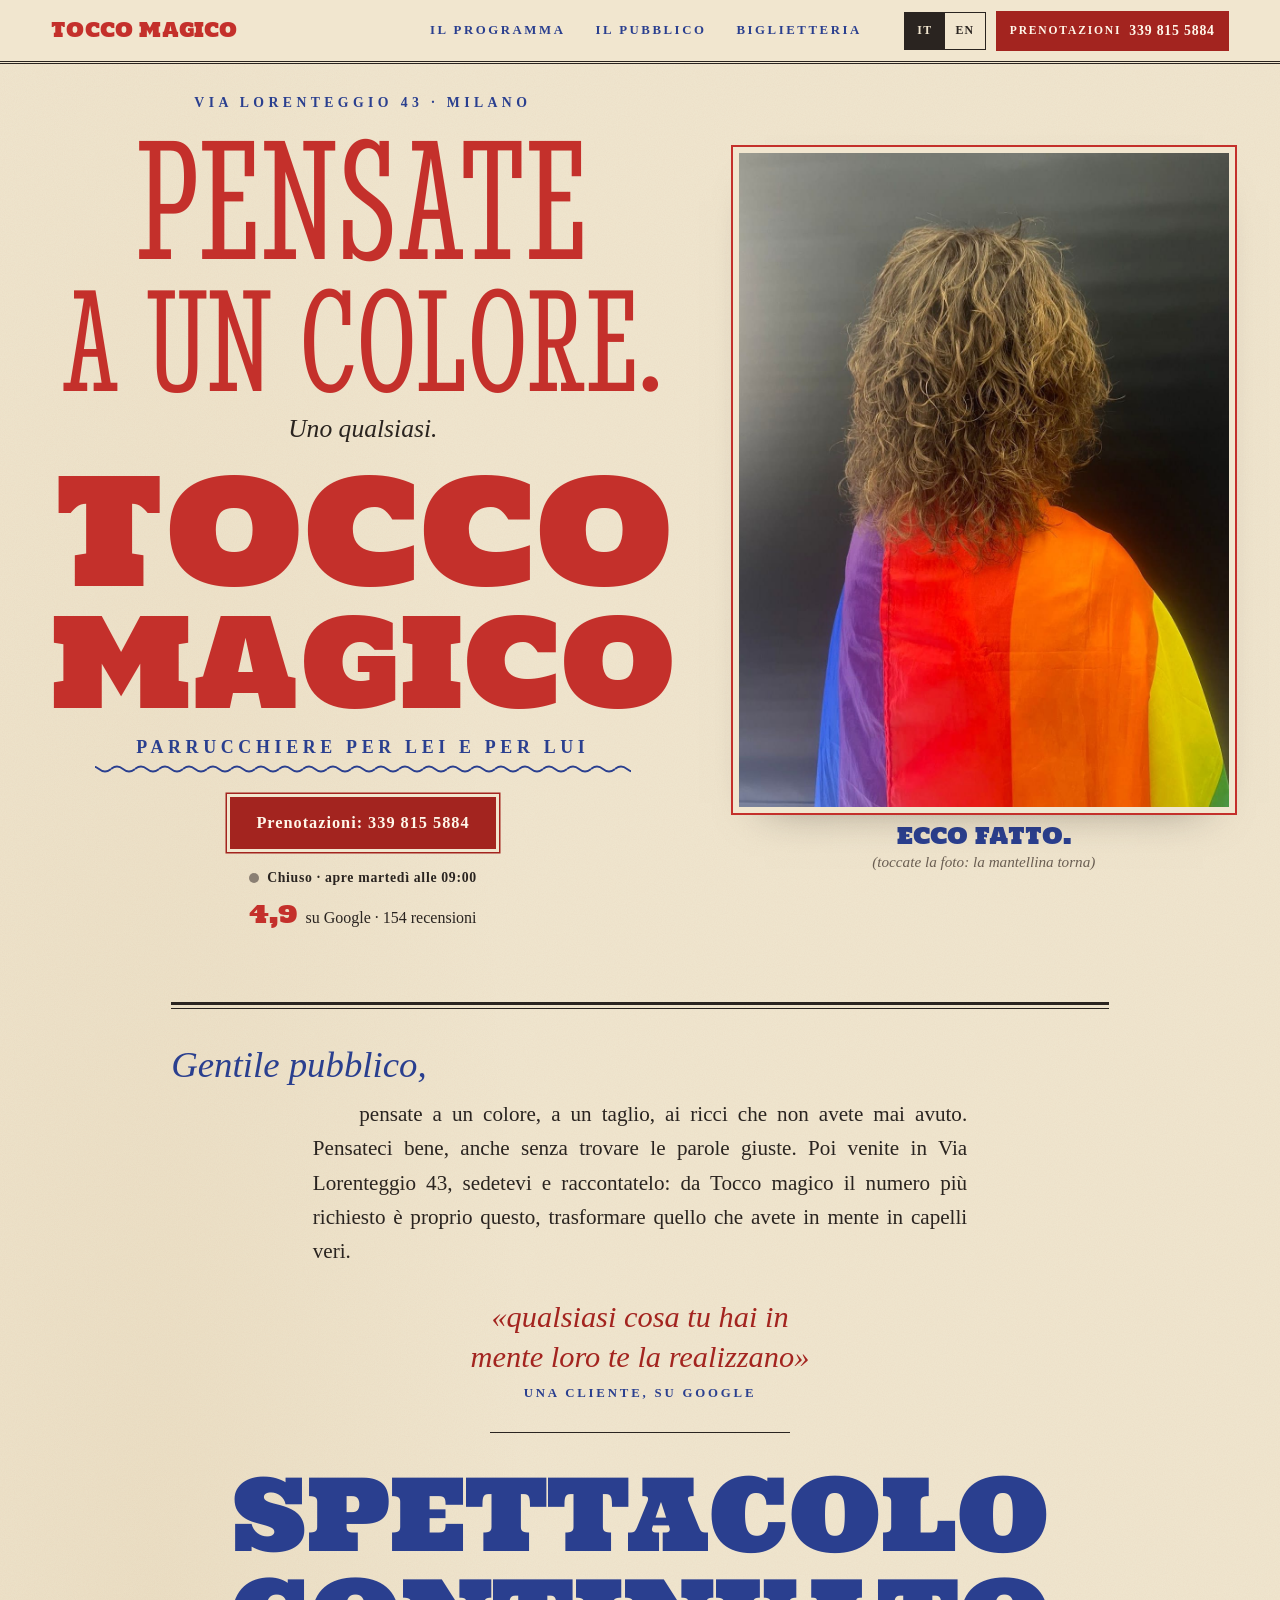
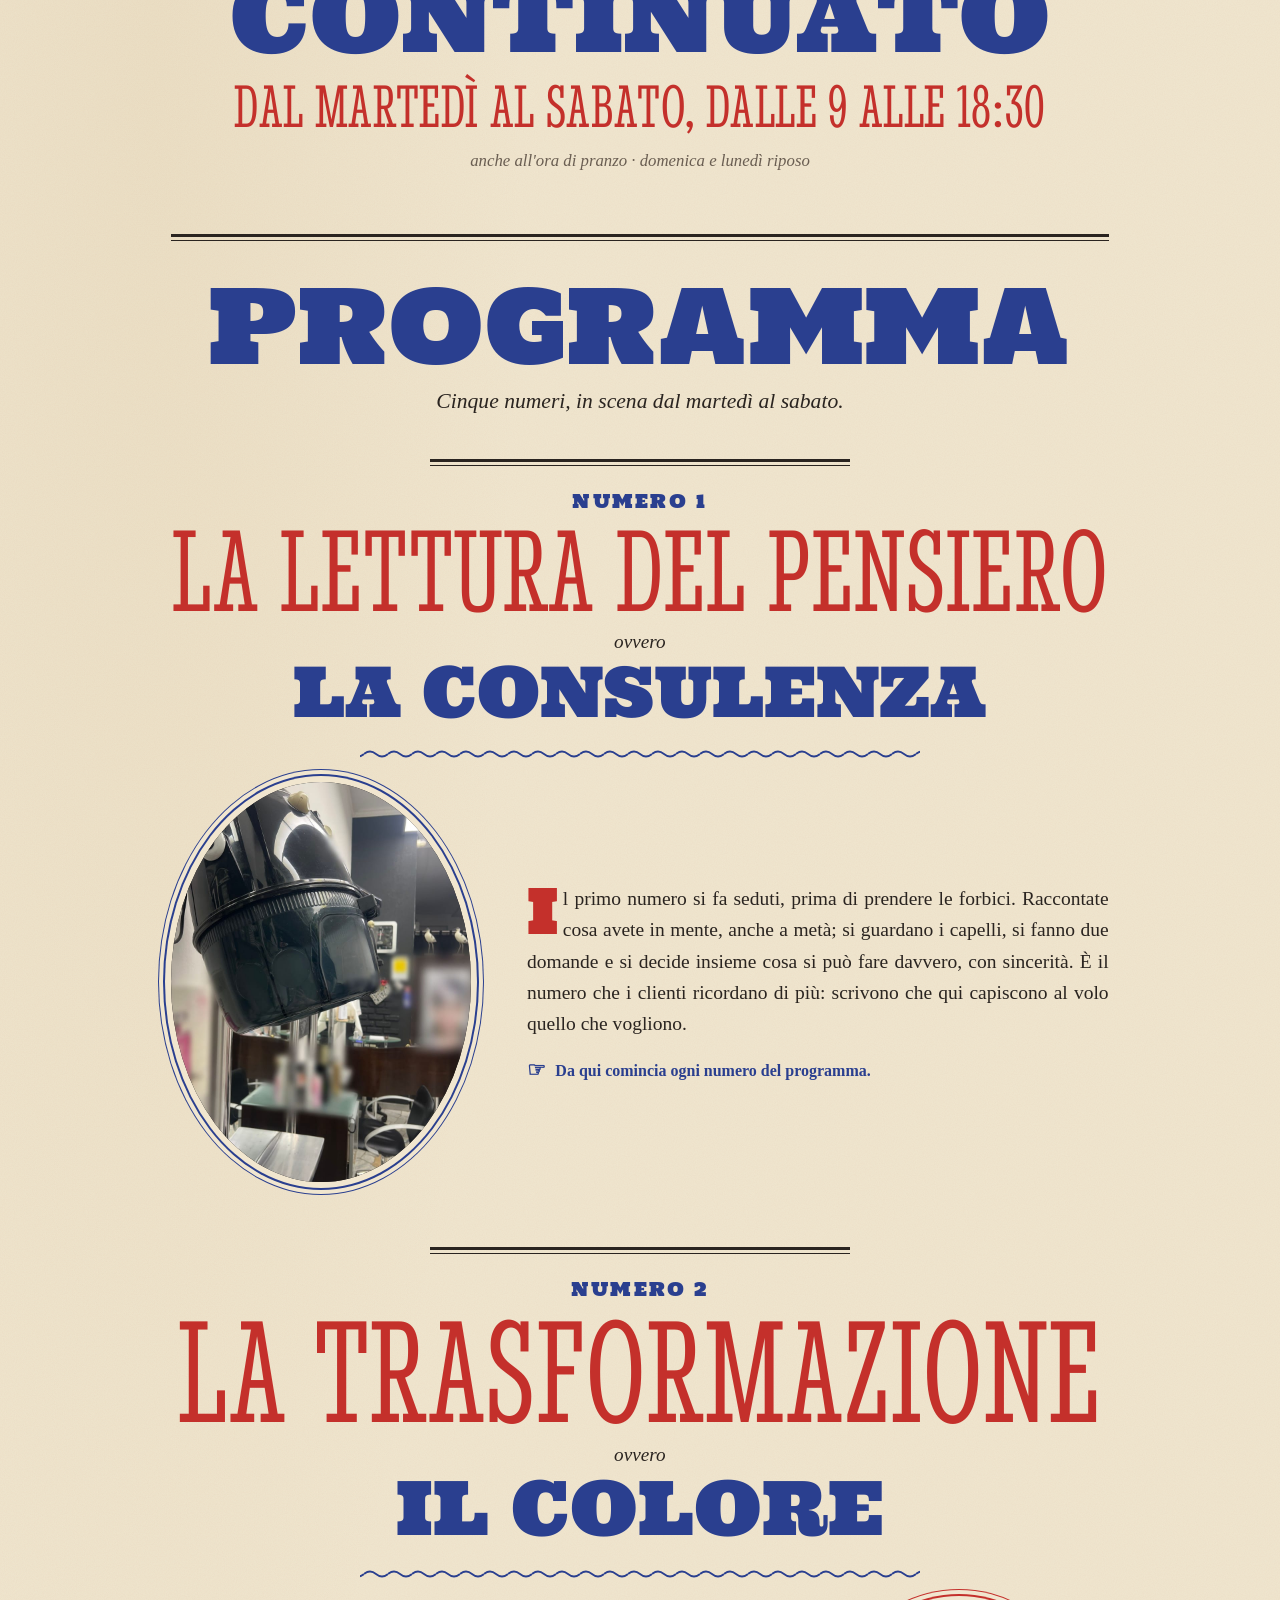
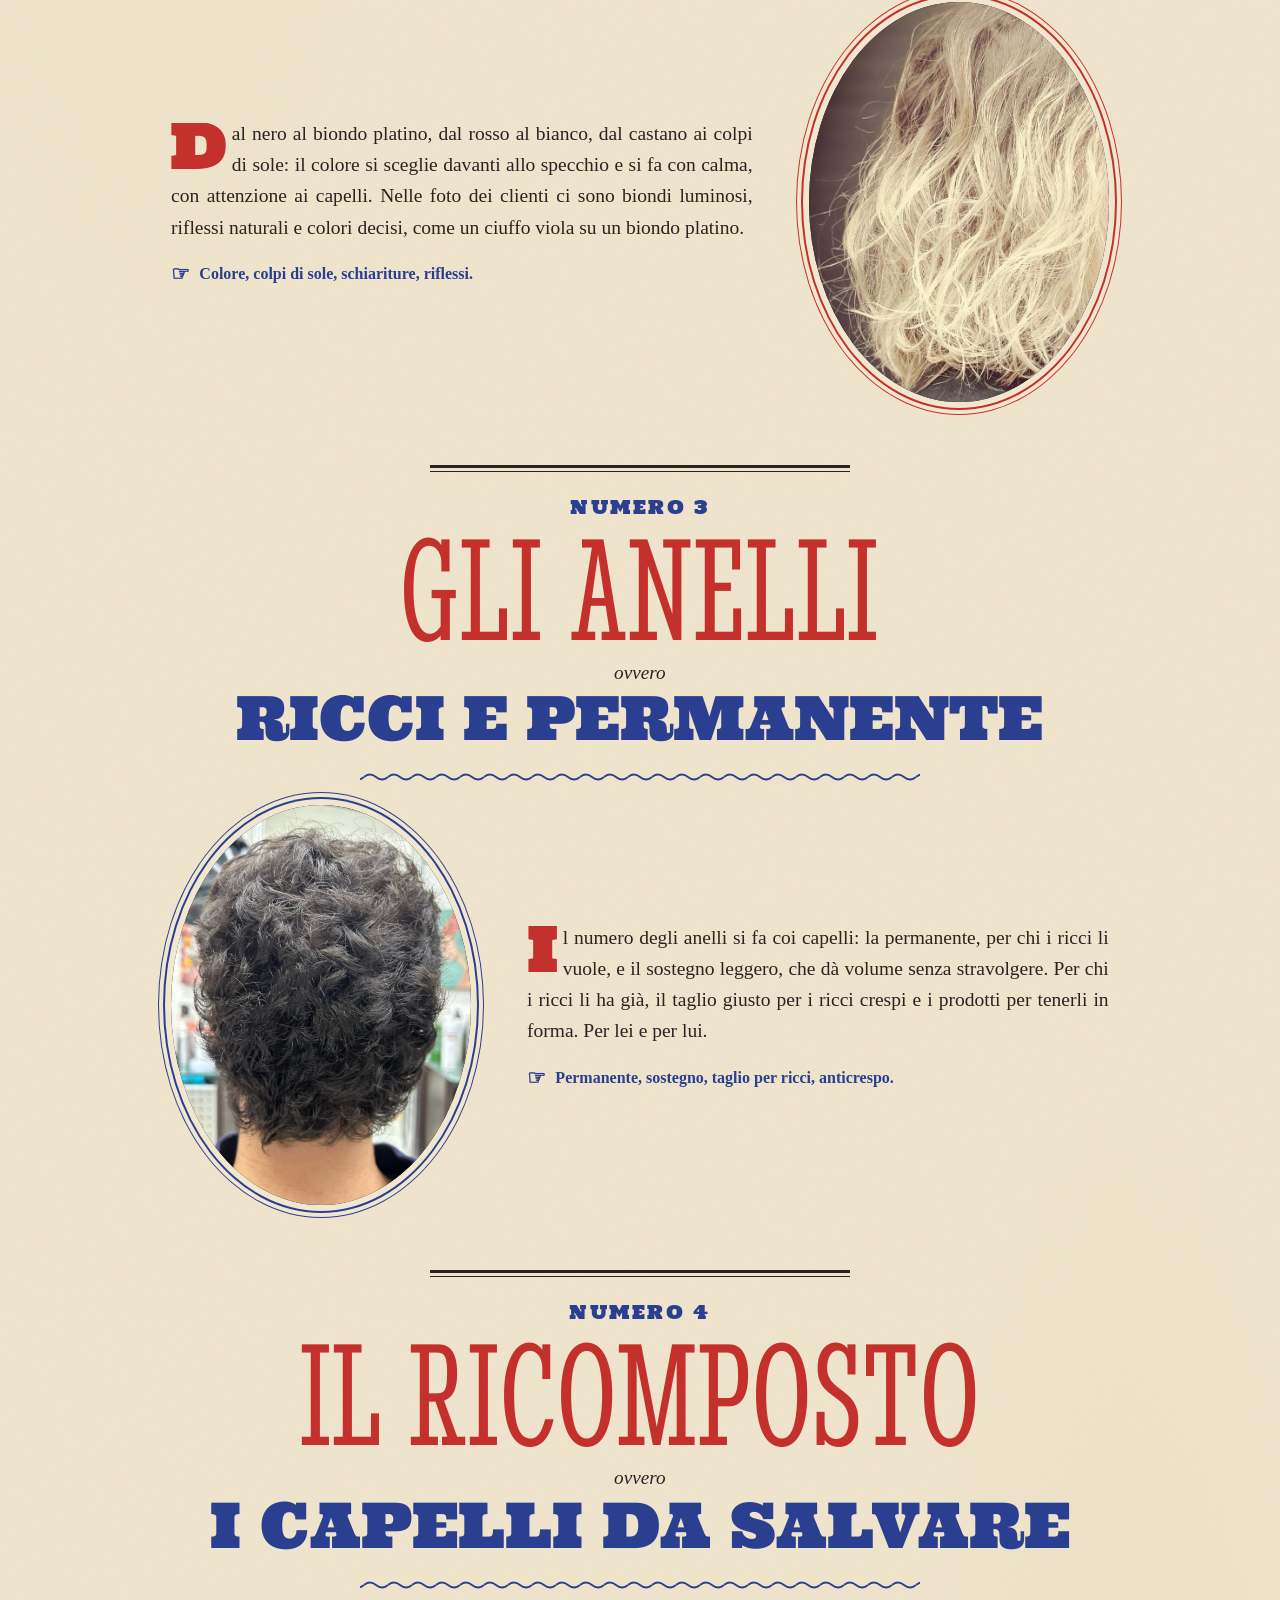
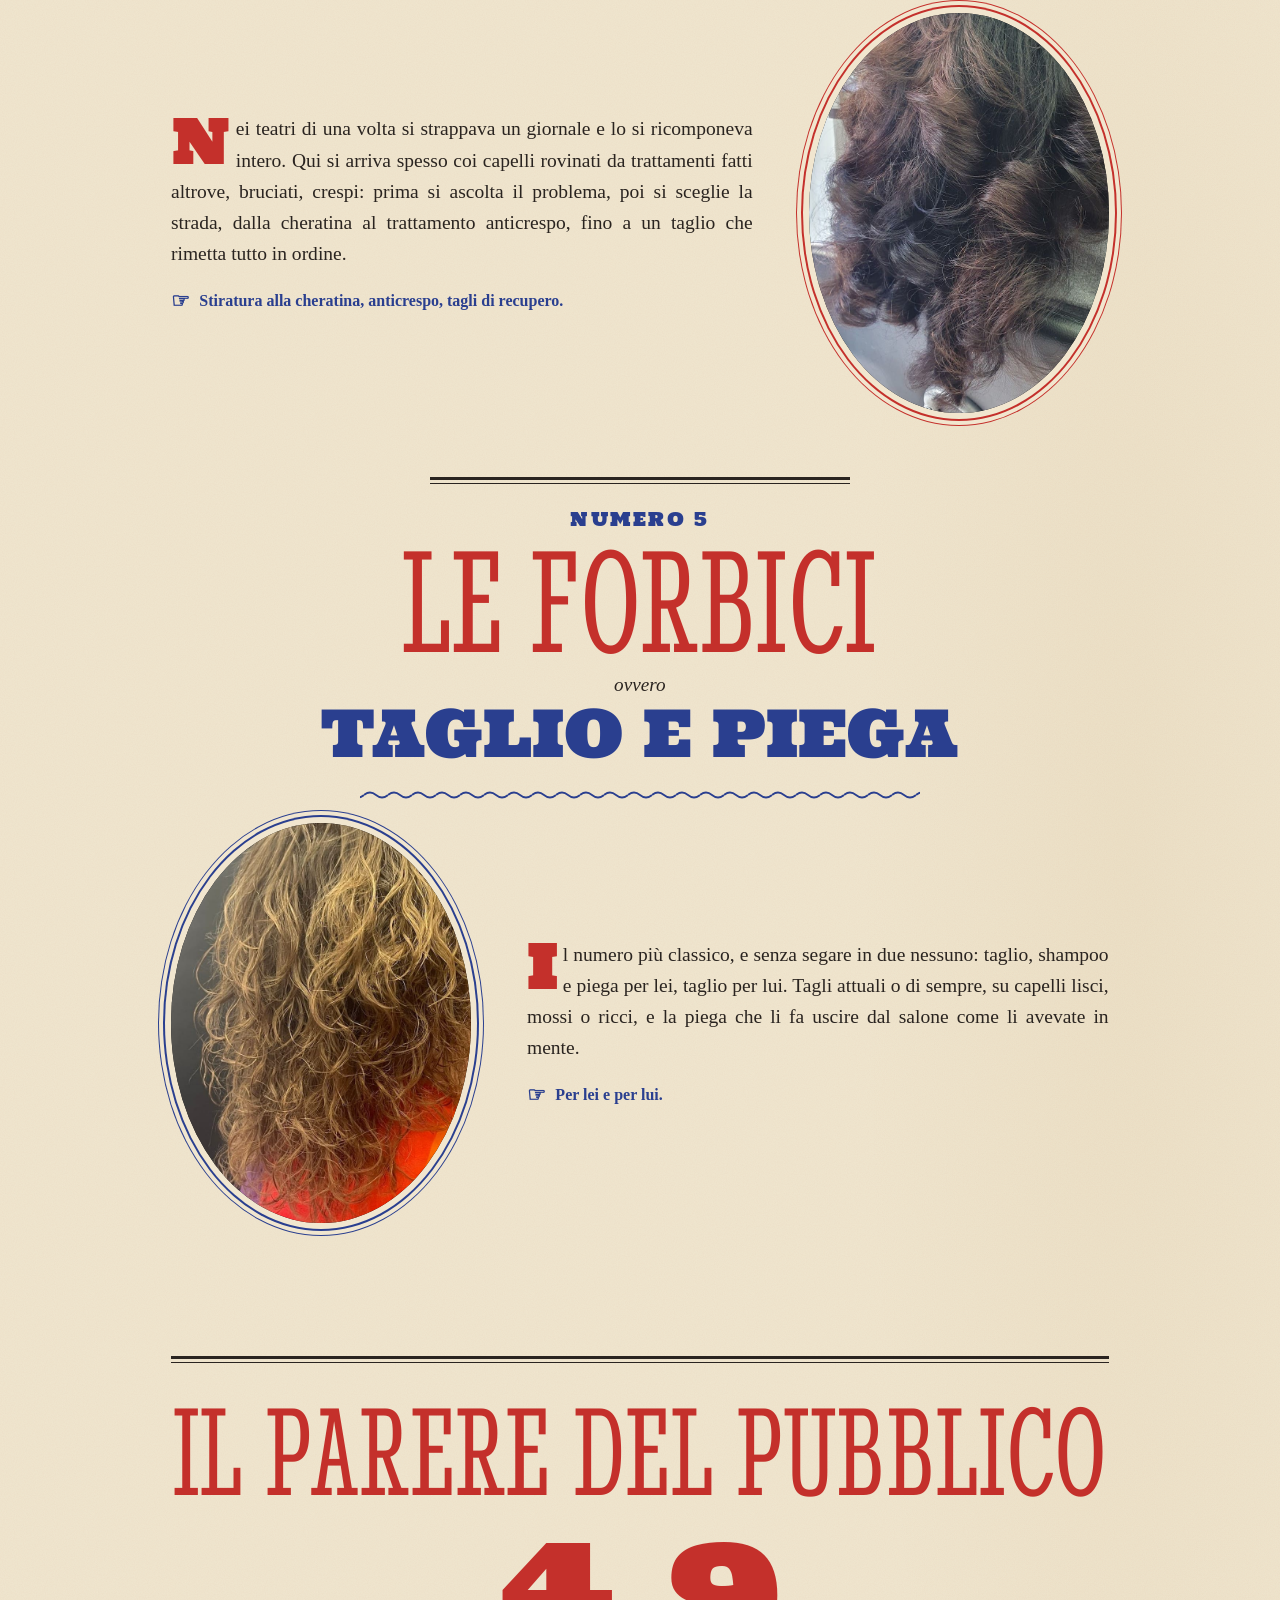
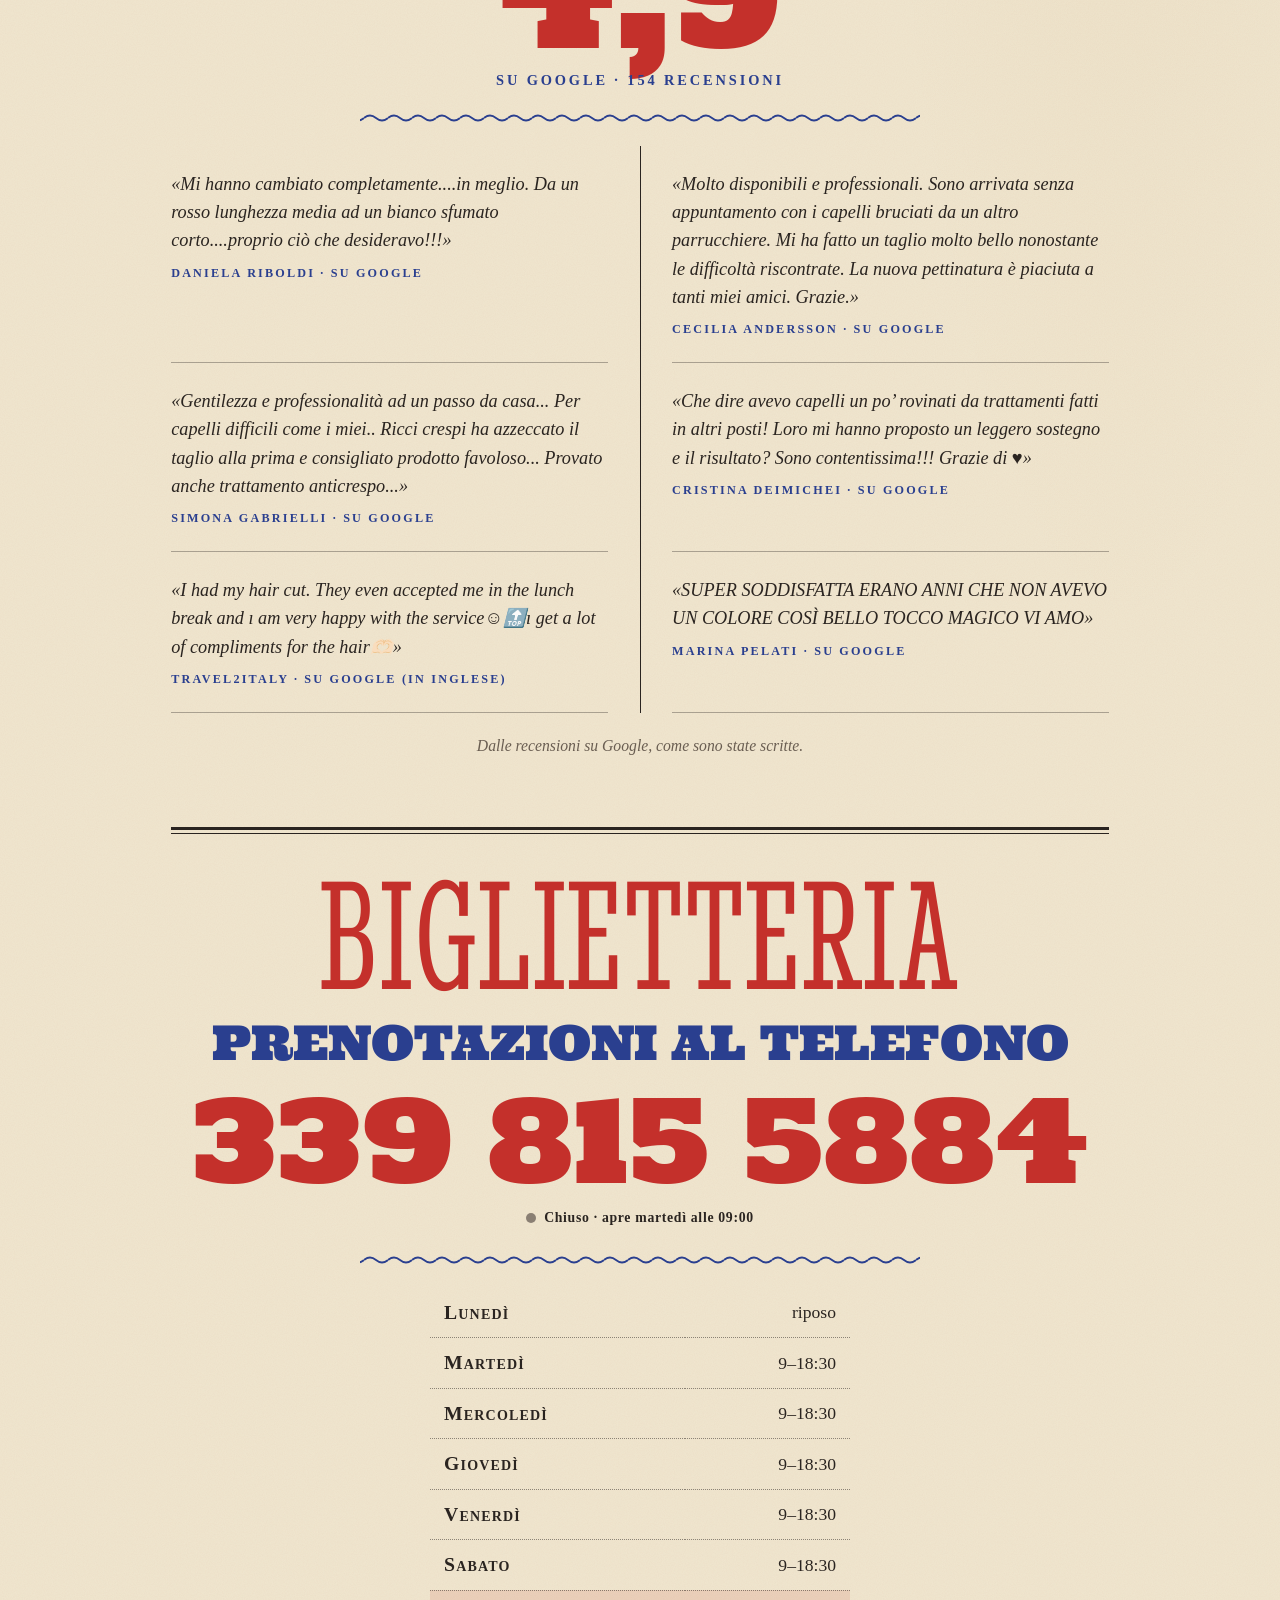
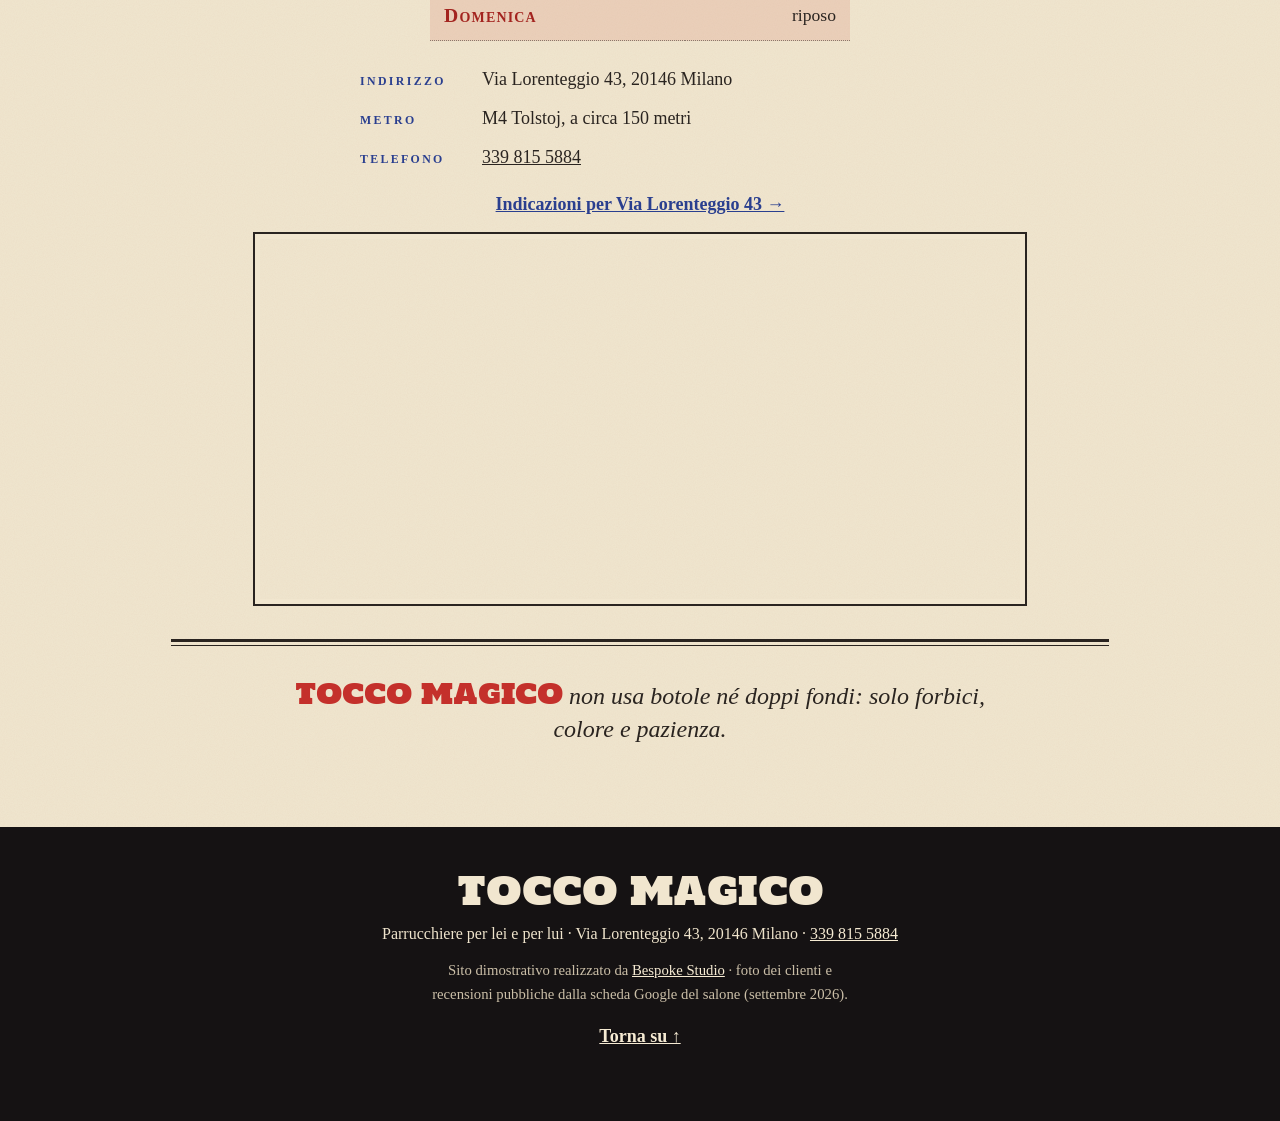
==== index.html @ 74543b01 "Tocco magico (#224): il manifesto dello spettacolo e la mantellina tolta con un colpo Co-Authored-By" ====
<!DOCTYPE html>
<html lang="it" class="no-js">
<head>
<meta charset="utf-8">
<meta name="viewport" content="width=device-width, initial-scale=1">
<script>(function(d){d.classList.remove('no-js');if(!matchMedia('(prefers-reduced-motion: reduce)').matches){d.classList.add('firma-attesa');setTimeout(function(){if(!window.__mantellaPronta)d.classList.remove('firma-attesa')},2500)}})(document.documentElement)</script>
<title>Tocco magico — Parrucchiere in Via Lorenteggio 43, Milano · colore, ricci, taglio</title>
<meta name="description" content="Tocco magico, parrucchiere per lei e per lui in Via Lorenteggio 43 a Milano, vicino alla M4 Tolstoj: consulenza, colore e colpi di sole, ricci e permanente, cheratina, taglio e piega. Dal martedì al sabato, dalle 9 alle 18:30. Prenotazioni: 339 815 5884.">
<link rel="canonical" href="https://rotenzark.github.io/tocco-magico/">
<meta property="og:type" content="website">
<meta property="og:title" content="Tocco magico — Pensate a un colore. Uno qualsiasi.">
<meta property="og:description" content="Parrucchiere per lei e per lui in Via Lorenteggio 43, Milano. Spettacolo continuato dal martedì al sabato, dalle 9 alle 18:30. Prenotazioni: 339 815 5884.">
<meta property="og:image" content="https://rotenzark.github.io/tocco-magico/img/og.jpg">
<meta property="og:url" content="https://rotenzark.github.io/tocco-magico/">
<meta property="og:locale" content="it_IT">
<meta name="twitter:card" content="summary_large_image">
<meta name="theme-color" content="#F1E6CF">
<link rel="icon" href="img/favicon.svg" type="image/svg+xml">
<link rel="icon" href="img/favicon-32.png" sizes="32x32" type="image/png">
<link rel="apple-touch-icon" href="img/apple-touch-icon.png">
<link rel="preconnect" href="https://fonts.googleapis.com">
<link rel="preconnect" href="https://fonts.gstatic.com" crossorigin>
<link href="https://fonts.googleapis.com/css2?family=Holtwood+One+SC&amp;family=Old+Standard+TT:ital,wght@0,400;0,700;1,400&amp;family=Stint+Ultra+Condensed&amp;family=Ultra&amp;display=swap" rel="stylesheet">
<link rel="stylesheet" href="css/styles.css?v=1">
<!-- RIGHE:INIZIO -->
<style>#r-pensate{font-size:min(38.873cqi,176px)}#r-colore{font-size:min(24.937cqi,150px)}#r-tocco{font-size:min(23.643cqi,190px)}#r-magico{font-size:min(19.677cqi,170px)}#r-spettacolo{font-size:min(12.485cqi,120px)}#r-continuato{font-size:min(12.315cqi,120px)}#r-quando{font-size:min(7.618cqi,96px)}#r-programma{font-size:min(10.903cqi,150px)}#r-n1{font-size:min(12.796cqi,150px)}#r-n1c{font-size:min(7.452cqi,84px)}#r-n2{font-size:min(16.249cqi,150px)}#r-n2c{font-size:min(8.025cqi,84px)}#r-n3{font-size:min(19.380cqi,150px)}#r-n3c{font-size:min(6.490cqi,84px)}#r-n4{font-size:min(16.302cqi,150px)}#r-n4c{font-size:min(6.757cqi,84px)}#r-n5{font-size:min(19.541cqi,150px)}#r-n5c{font-size:min(7.050cqi,84px)}#r-pubblico{font-size:min(13.784cqi,150px)}#r-voto{font-size:min(14.908cqi,150px)}#r-biglietteria{font-size:min(20.982cqi,160px)}#r-telefono{font-size:min(5.130cqi,80px)}#r-numero{font-size:min(12.081cqi,120px)}html[lang="en"] #r-pensate{font-size:min(36.050cqi,176px)}html[lang="en"] #r-colore{font-size:min(32.812cqi,150px)}html[lang="en"] #r-tocco{font-size:min(23.643cqi,190px)}html[lang="en"] #r-magico{font-size:min(19.677cqi,170px)}html[lang="en"] #r-spettacolo{font-size:min(12.351cqi,120px)}html[lang="en"] #r-continuato{font-size:min(10.707cqi,120px)}html[lang="en"] #r-quando{font-size:min(8.393cqi,96px)}html[lang="en"] #r-programma{font-size:min(11.110cqi,150px)}html[lang="en"] #r-n1{font-size:min(23.007cqi,150px)}html[lang="en"] #r-n1c{font-size:min(6.003cqi,84px)}html[lang="en"] #r-n2{font-size:min(14.890cqi,150px)}html[lang="en"] #r-n2c{font-size:min(10.307cqi,84px)}html[lang="en"] #r-n3{font-size:min(19.851cqi,150px)}html[lang="en"] #r-n3c{font-size:min(7.449cqi,84px)}html[lang="en"] #r-n4{font-size:min(11.963cqi,150px)}html[lang="en"] #r-n4c{font-size:min(7.116cqi,84px)}html[lang="en"] #r-n5{font-size:min(15.219cqi,150px)}html[lang="en"] #r-n5c{font-size:min(5.540cqi,84px)}html[lang="en"] #r-pubblico{font-size:min(13.488cqi,150px)}html[lang="en"] #r-voto{font-size:min(14.908cqi,150px)}html[lang="en"] #r-biglietteria{font-size:min(25.129cqi,160px)}html[lang="en"] #r-telefono{font-size:min(7.039cqi,80px)}html[lang="en"] #r-numero{font-size:min(12.081cqi,120px)}</style>
<!-- RIGHE:FINE -->
<script src="https://cdn.jsdelivr.net/npm/gsap@3.12.5/dist/gsap.min.js" defer></script>
<script src="https://cdn.jsdelivr.net/npm/gsap@3.12.5/dist/ScrollTrigger.min.js" defer></script>
<script src="js/main.js?v=1" defer></script>
<script type="application/ld+json">
{"@context":"https://schema.org","@type":"HairSalon","name":"Tocco magico","description":"Parrucchiere per lei e per lui in Via Lorenteggio 43 a Milano: consulenza, colore e colpi di sole, ricci e permanente, cheratina e anticrespo, taglio e piega.","url":"https://rotenzark.github.io/tocco-magico/","image":"https://rotenzark.github.io/tocco-magico/img/og.jpg","telephone":"+39 339 815 5884","priceRange":"€€","address":{"@type":"PostalAddress","streetAddress":"Via Lorenteggio 43","postalCode":"20146","addressLocality":"Milano","addressRegion":"MI","addressCountry":"IT"},"geo":{"@type":"GeoCoordinates","latitude":45.4531371,"longitude":9.1469711},"openingHoursSpecification":[{"@type":"OpeningHoursSpecification","dayOfWeek":["Tuesday","Wednesday","Thursday","Friday","Saturday"],"opens":"09:00","closes":"18:30"}]}
</script>
<script type="application/ld+json">
{"@context":"https://schema.org","@type":"FAQPage","mainEntity":[
{"@type":"Question","name":"Come si prenota da Tocco magico?","acceptedAnswer":{"@type":"Answer","text":"Al telefono, 339 815 5884."}},
{"@type":"Question","name":"Quali sono gli orari?","acceptedAnswer":{"@type":"Answer","text":"Dal martedì al sabato, dalle 9 alle 18:30, orario continuato. Domenica e lunedì chiuso."}},
{"@type":"Question","name":"Tocco magico è anche parrucchiere da uomo?","acceptedAnswer":{"@type":"Answer","text":"Sì: taglio e permanente anche per lui."}},
{"@type":"Question","name":"Dove si trova?","acceptedAnswer":{"@type":"Answer","text":"In Via Lorenteggio 43 a Milano, a circa 150 metri dalla fermata M4 Tolstoj."}}
]}
</script>
</head>
<body>

<a class="salta-al-testo" href="#programma" data-i18n="m.salta">Vai al programma</a>

<header class="testata">
  <a class="marchio" href="#manifesto" aria-label="Tocco magico, torna all'inizio" data-i18n-aria="m.top">Tocco magico</a>
  <nav id="mainNav" class="voci" aria-label="Sezioni" data-i18n-aria="m.sezioni">
    <a href="#programma" data-i18n="v.programma">Il programma</a>
    <a href="#pubblico" data-i18n="v.pubblico">Il pubblico</a>
    <a href="#biglietteria" data-i18n="v.biglietteria">Biglietteria</a>
  </nav>
  <div class="testata__destra">
    <div class="lingue" role="group" aria-label="Lingua" data-i18n-aria="m.lingua">
      <button type="button" data-lang="it" aria-pressed="true">IT</button>
      <button type="button" data-lang="en" aria-pressed="false">EN</button>
    </div>
    <a class="testata__tel" href="tel:+393398155884"><span class="testata__tel-etichetta" data-i18n="t.prenota">Prenotazioni</span> 339&nbsp;815&nbsp;5884</a>
    <button id="burger" class="burger" type="button" aria-expanded="false" aria-controls="indiceMobile" aria-label="Apri il menu" data-i18n-aria="m.menu"><span></span><span></span><span></span></button>
  </div>
</header>

<nav id="indiceMobile" class="indice-mobile" hidden aria-label="Sezioni" data-i18n-aria="m.sezioni">
  <a href="#programma" data-i18n="v.programma">Il programma</a>
  <a href="#pubblico" data-i18n="v.pubblico">Il pubblico</a>
  <a href="#biglietteria" data-i18n="v.biglietteria">Biglietteria</a>
  <a href="tel:+393398155884"><span data-i18n="t.prenota">Prenotazioni</span> 339&nbsp;815&nbsp;5884</a>
</nav>

<main>

<!-- ══════ IL MANIFESTO — la testa del manifesto, alla «Challenge to Houdini», e il palco con la mantellina ══════ -->
<section id="manifesto" class="manifesto" aria-labelledby="titolo">
  <div class="manifesto__testa carta-righe">
    <p class="riga-spaziata" data-i18n="h.dove">Via Lorenteggio 43 · Milano</p>
    <p class="manifesto__trucco" aria-hidden="true"><span class="legno legno--stretto" id="r-pensate" data-riempi="100" data-max="176" data-i18n="h.pensate">Pensate</span><span class="legno legno--stretto" id="r-colore" data-riempi="100" data-max="150" data-i18n="h.colore">a un colore.</span></p>
    <p class="manifesto__uno"><span class="sr" data-i18n="h.patter">Pensate a un colore.</span> <em data-i18n="h.uno">Uno qualsiasi.</em></p>
    <h1 id="titolo" class="manifesto__nome"><span class="legno legno--largo" id="r-tocco" data-riempi="100" data-max="190">Tocco</span> <span class="legno legno--largo" id="r-magico" data-riempi="100" data-max="170">magico</span></h1>
    <p class="riga-spaziata riga-spaziata--grande" data-i18n="h.mestiere">Parrucchiere per lei e per lui</p>
  </div>

  <figure class="palco" id="palco" data-mantella="fatto">
    <div class="palco__cornice" id="palcoCornice">
      <img class="palco__foto" src="img/palco.jpg" width="1080" height="1440" fetchpriority="high" alt="Una cliente di spalle davanti alla parete nera del salone: ricci morbidi castano dorato e, sulle spalle, la mantellina a strisce arcobaleno" data-i18n-alt="h.alt">
      <div class="palco__drappo" aria-hidden="true"></div>
      <canvas class="palco__stoffa" aria-hidden="true"></canvas>
    </div>
    <figcaption class="palco__didascalia"><span class="palco__ecco" data-i18n="h.ecco">Ecco fatto.</span> <span class="palco__sugg" data-i18n="h.sugg">(toccate la foto: la mantellina torna)</span></figcaption>
  </figure>

  <div class="manifesto__piede">
    <hr class="onda">
    <p class="azioni"><a class="bottone" href="tel:+393398155884"><span data-i18n="h.tel">Prenotazioni: 339 815 5884</span></a></p>
    <p class="stato-riga"><span class="stato" id="orarioStato">Dal martedì al sabato, 9–18:30</span></p>
    <p class="voti"><a href="#pubblico"><b>4,9</b> <span data-i18n="h.voti">su Google · 154 recensioni</span></a></p>
  </div>
</section>

<!-- ══════ L'ANNUNCIO — la lettera al pubblico, come quella del comitato di Salford ══════ -->
<section id="annuncio" class="annuncio carta-righe" aria-labelledby="t-annuncio">
  <hr class="doppia">
  <h2 id="t-annuncio" class="annuncio__saluto" data-i18n="a.saluto">Gentile pubblico,</h2>
  <div class="annuncio__lettera reveal">
    <p data-i18n="a.p1">pensate a un colore, a un taglio, ai ricci che non avete mai avuto. Pensateci bene, anche senza trovare le parole giuste. Poi venite in Via Lorenteggio 43, sedetevi e raccontatelo: da Tocco magico il numero più richiesto è proprio questo, trasformare quello che avete in mente in capelli veri.</p>
  </div>
  <blockquote class="annuncio__citazione reveal">
    <p data-i18n="a.cit">«qualsiasi cosa tu hai in mente loro te la realizzano»</p>
    <footer data-i18n="a.chi">una cliente, su Google</footer>
  </blockquote>
  <hr class="filetto">
  <p class="annuncio__continuato"><span class="legno legno--grasso" id="r-spettacolo" data-riempi="100" data-max="120" data-i18n="a.spettacolo">Spettacolo</span><span class="legno legno--grasso" id="r-continuato" data-riempi="100" data-max="120" data-i18n="a.continuato">continuato</span></p>
  <p class="annuncio__quando"><span class="legno legno--stretto legno--rosso" id="r-quando" data-riempi="100" data-max="96" data-i18n="a.quando">dal martedì al sabato, dalle 9 alle 18:30</span></p>
  <p class="annuncio__nota" data-i18n="a.nota"><em>anche all'ora di pranzo · domenica e lunedì riposo</em></p>
</section>

<!-- ══════ IL PROGRAMMA — i cinque numeri ══════ -->
<section id="programma" class="programma carta-righe" aria-labelledby="t-programma">
  <hr class="doppia">
  <h2 id="t-programma" class="programma__titolo"><span class="legno legno--largo legno--blu" id="r-programma" data-riempi="92" data-max="150" data-i18n="p.t">Programma</span></h2>
  <p class="programma__sotto" data-i18n="p.sotto">Cinque numeri, in scena dal martedì al sabato.</p>

  <article class="numero" id="n1" aria-labelledby="t-n1">
    <hr class="doppia doppia--corta">
    <p class="numero__n" data-i18n="n1.n">Numero 1</p>
    <h3 id="t-n1" class="numero__titolo"><span class="legno legno--stretto" id="r-n1" data-riempi="100" data-max="150" data-i18n="n1.t">La lettura del pensiero</span></h3>
    <p class="numero__ovvero" data-i18n="m.ovvero">ovvero</p>
    <p class="numero__cosa"><span class="legno legno--grasso" id="r-n1c" data-riempi="74" data-max="84" data-i18n="n1.c">la consulenza</span></p>
    <hr class="onda">
    <div class="numero__corpo">
      <button class="medaglione reveal" type="button" data-full="img/salone.jpg" aria-label="Ingrandisci la foto" data-i18n-aria="m.ingrandisci"><img src="img/salone.jpg" width="900" height="1200" alt="Il salone: il casco asciugacapelli, la postazione con lo specchio, le poltrone nere e la parete di mattoni neri" data-i18n-alt="n1.alt"></button>
      <div class="numero__testo reveal">
        <p data-i18n="n1.p">Il primo numero si fa seduti, prima di prendere le forbici. Raccontate cosa avete in mente, anche a metà; si guardano i capelli, si fanno due domande e si decide insieme cosa si può fare davvero, con sincerità. È il numero che i clienti ricordano di più: scrivono che qui capiscono al volo quello che vogliono.</p>
        <p class="mano" data-i18n="n1.mano">Da qui comincia ogni numero del programma.</p>
      </div>
    </div>
  </article>

  <article class="numero numero--rovescio" id="n2" aria-labelledby="t-n2">
    <hr class="doppia doppia--corta">
    <p class="numero__n" data-i18n="n2.n">Numero 2</p>
    <h3 id="t-n2" class="numero__titolo"><span class="legno legno--stretto" id="r-n2" data-riempi="100" data-max="150" data-i18n="n2.t">La trasformazione</span></h3>
    <p class="numero__ovvero" data-i18n="m.ovvero">ovvero</p>
    <p class="numero__cosa"><span class="legno legno--grasso" id="r-n2c" data-riempi="52" data-max="84" data-i18n="n2.c">il colore</span></p>
    <hr class="onda">
    <div class="numero__corpo">
      <button class="medaglione reveal" type="button" data-full="img/biondo.jpg" aria-label="Ingrandisci la foto" data-i18n-aria="m.ingrandisci"><img src="img/biondo.jpg" width="690" height="1080" alt="Un biondo platino mosso visto di spalle: onde morbide e punte chiarissime sul maglione nero" data-i18n-alt="n2.alt"></button>
      <div class="numero__testo reveal">
        <p data-i18n="n2.p">Dal nero al biondo platino, dal rosso al bianco, dal castano ai colpi di sole: il colore si sceglie davanti allo specchio e si fa con calma, con attenzione ai capelli. Nelle foto dei clienti ci sono biondi luminosi, riflessi naturali e colori decisi, come un ciuffo viola su un biondo platino.</p>
        <p class="mano" data-i18n="n2.mano">Colore, colpi di sole, schiariture, riflessi.</p>
      </div>
    </div>
  </article>

  <article class="numero" id="n3" aria-labelledby="t-n3">
    <hr class="doppia doppia--corta">
    <p class="numero__n" data-i18n="n3.n">Numero 3</p>
    <h3 id="t-n3" class="numero__titolo"><span class="legno legno--stretto" id="r-n3" data-riempi="62" data-max="150" data-i18n="n3.t">Gli anelli</span></h3>
    <p class="numero__ovvero" data-i18n="m.ovvero">ovvero</p>
    <p class="numero__cosa"><span class="legno legno--grasso" id="r-n3c" data-riempi="86" data-max="84" data-i18n="n3.c">ricci e permanente</span></p>
    <hr class="onda">
    <div class="numero__corpo">
      <button class="medaglione reveal" type="button" data-full="img/permanente.jpg" aria-label="Ingrandisci la foto" data-i18n-aria="m.ingrandisci"><img src="img/permanente.jpg" width="900" height="1200" alt="Una permanente corta da uomo vista da dietro: ricci fitti e morbidi, sullo sfondo il salone" data-i18n-alt="n3.alt"></button>
      <div class="numero__testo reveal">
        <p data-i18n="n3.p">Il numero degli anelli si fa coi capelli: la permanente, per chi i ricci li vuole, e il sostegno leggero, che dà volume senza stravolgere. Per chi i ricci li ha già, il taglio giusto per i ricci crespi e i prodotti per tenerli in forma. Per lei e per lui.</p>
        <p class="mano" data-i18n="n3.mano">Permanente, sostegno, taglio per ricci, anticrespo.</p>
      </div>
    </div>
  </article>

  <article class="numero numero--rovescio" id="n4" aria-labelledby="t-n4">
    <hr class="doppia doppia--corta">
    <p class="numero__n" data-i18n="n4.n">Numero 4</p>
    <h3 id="t-n4" class="numero__titolo"><span class="legno legno--stretto" id="r-n4" data-riempi="74" data-max="150" data-i18n="n4.t">Il ricomposto</span></h3>
    <p class="numero__ovvero" data-i18n="m.ovvero">ovvero</p>
    <p class="numero__cosa"><span class="legno legno--grasso" id="r-n4c" data-riempi="92" data-max="84" data-i18n="n4.c">i capelli da salvare</span></p>
    <hr class="onda">
    <div class="numero__corpo">
      <button class="medaglione reveal" type="button" data-full="img/lunghi.jpg" aria-label="Ingrandisci la foto" data-i18n-aria="m.ingrandisci"><img src="img/lunghi.jpg" width="820" height="1420" alt="Capelli lunghi castani con le punte mosse e lucide, visti di spalle sulla poltrona del salone" data-i18n-alt="n4.alt"></button>
      <div class="numero__testo reveal">
        <p data-i18n="n4.p">Nei teatri di una volta si strappava un giornale e lo si ricomponeva intero. Qui si arriva spesso coi capelli rovinati da trattamenti fatti altrove, bruciati, crespi: prima si ascolta il problema, poi si sceglie la strada, dalla cheratina al trattamento anticrespo, fino a un taglio che rimetta tutto in ordine.</p>
        <p class="mano" data-i18n="n4.mano">Stiratura alla cheratina, anticrespo, tagli di recupero.</p>
      </div>
    </div>
  </article>

  <article class="numero" id="n5" aria-labelledby="t-n5">
    <hr class="doppia doppia--corta">
    <p class="numero__n" data-i18n="n5.n">Numero 5</p>
    <h3 id="t-n5" class="numero__titolo"><span class="legno legno--stretto" id="r-n5" data-riempi="62" data-max="150" data-i18n="n5.t">Le forbici</span></h3>
    <p class="numero__ovvero" data-i18n="m.ovvero">ovvero</p>
    <p class="numero__cosa"><span class="legno legno--grasso" id="r-n5c" data-riempi="68" data-max="84" data-i18n="n5.c">taglio e piega</span></p>
    <hr class="onda">
    <div class="numero__corpo">
      <button class="medaglione reveal" type="button" data-full="img/ricci-dorati.jpg" aria-label="Ingrandisci la foto" data-i18n-aria="m.ingrandisci"><img src="img/ricci-dorati.jpg" width="760" height="1380" alt="Ricci dorati di tre quarti davanti alla parete nera, sulle spalle la mantellina viola, rossa e arancione" data-i18n-alt="n5.alt"></button>
      <div class="numero__testo reveal">
        <p data-i18n="n5.p">Il numero più classico, e senza segare in due nessuno: taglio, shampoo e piega per lei, taglio per lui. Tagli attuali o di sempre, su capelli lisci, mossi o ricci, e la piega che li fa uscire dal salone come li avevate in mente.</p>
        <p class="mano" data-i18n="n5.mano">Per lei e per lui.</p>
      </div>
    </div>
  </article>
</section>

<!-- ══════ IL PUBBLICO — le recensioni, come le frasi dei giornali sui manifesti ══════ -->
<section id="pubblico" class="pubblico carta-righe" aria-labelledby="t-pubblico">
  <hr class="doppia">
  <h2 id="t-pubblico" class="pubblico__titolo"><span class="legno legno--stretto" id="r-pubblico" data-riempi="100" data-max="150" data-i18n="r.t">Il parere del pubblico</span></h2>
  <p class="pubblico__voto"><span class="legno legno--largo" id="r-voto" data-riempi="30" data-max="150">4,9</span> <span class="pubblico__su" data-i18n="r.su">su Google · 154 recensioni</span></p>
  <hr class="onda">
  <ul class="recensioni">
    <li class="recensione reveal">
      <blockquote><p data-i18n="r.r1">«Mi hanno cambiato completamente....in meglio. Da un rosso lunghezza media ad un bianco sfumato corto....proprio ciò che desideravo!!!»</p></blockquote>
      <p class="recensione__chi">daniela riboldi · <span data-i18n="r.tradotta">su Google</span></p>
    </li>
    <li class="recensione reveal">
      <blockquote><p data-i18n="r.r2">«Molto disponibili e professionali. Sono arrivata senza appuntamento con i capelli bruciati da un altro parrucchiere. Mi ha fatto un taglio molto bello nonostante le difficoltà riscontrate. La nuova pettinatura è piaciuta a tanti miei amici. Grazie.»</p></blockquote>
      <p class="recensione__chi">Cecilia Andersson · <span data-i18n="r.tradotta">su Google</span></p>
    </li>
    <li class="recensione reveal">
      <blockquote><p data-i18n="r.r3">«Gentilezza e professionalità ad un passo da casa... Per capelli difficili come i miei.. Ricci crespi ha azzeccato il taglio alla prima e consigliato prodotto favoloso... Provato anche trattamento anticrespo...»</p></blockquote>
      <p class="recensione__chi">Simona Gabrielli · <span data-i18n="r.tradotta">su Google</span></p>
    </li>
    <li class="recensione reveal">
      <blockquote><p data-i18n="r.r4">«Che dire avevo capelli un po’ rovinati da trattamenti fatti in altri posti! Loro mi hanno proposto un leggero sostegno e il risultato? Sono contentissima!!! Grazie di ♥️»</p></blockquote>
      <p class="recensione__chi">Cristina Deimichei · <span data-i18n="r.tradotta">su Google</span></p>
    </li>
    <li class="recensione reveal">
      <blockquote><p lang="en">«I had my hair cut. They even accepted me in the lunch break and ı am very happy with the service☺️🔝ı get a lot of compliments for the hair🫶🏻»</p></blockquote>
      <p class="recensione__chi">Travel2italy · <span data-i18n="r.inglese">su Google (in inglese)</span></p>
    </li>
    <li class="recensione reveal">
      <blockquote><p data-i18n="r.r6">«SUPER SODDISFATTA ERANO ANNI CHE NON AVEVO UN COLORE COSÌ BELLO TOCCO MAGICO VI AMO»</p></blockquote>
      <p class="recensione__chi">MARINA PELATI · <span data-i18n="r.tradotta">su Google</span></p>
    </li>
  </ul>
  <p class="pubblico__nota" data-i18n="r.nota">Dalle recensioni su Google, come sono state scritte.</p>
</section>

<!-- ══════ LA BIGLIETTERIA — prenotazioni, orari, indirizzo ══════ -->
<section id="biglietteria" class="biglietteria carta-righe" aria-labelledby="t-biglietteria">
  <hr class="doppia">
  <h2 id="t-biglietteria" class="biglietteria__titolo"><span class="legno legno--stretto" id="r-biglietteria" data-riempi="84" data-max="160" data-i18n="b.t">Biglietteria</span></h2>
  <p class="biglietteria__come"><span class="legno legno--grasso" id="r-telefono" data-riempi="92" data-max="80" data-i18n="b.come">Prenotazioni al telefono</span></p>
  <p class="numerone"><a href="tel:+393398155884"><span class="legno legno--largo" id="r-numero" data-riempi="96" data-max="120">339 815 5884</span></a></p>
  <p class="stato-riga"><span class="stato" id="orarioStato2">&nbsp;</span></p>
  <hr class="onda">
  <table class="orari reveal">
    <caption class="sr" data-i18n="b.cap">Orari di apertura</caption>
    <tbody>
      <tr data-day="1"><th scope="row" data-i18n="g.lun">Lunedì</th><td data-i18n="g.riposo">riposo</td></tr>
      <tr data-day="2"><th scope="row" data-i18n="g.mar">Martedì</th><td>9–18:30</td></tr>
      <tr data-day="3"><th scope="row" data-i18n="g.mer">Mercoledì</th><td>9–18:30</td></tr>
      <tr data-day="4"><th scope="row" data-i18n="g.gio">Giovedì</th><td>9–18:30</td></tr>
      <tr data-day="5"><th scope="row" data-i18n="g.ven">Venerdì</th><td>9–18:30</td></tr>
      <tr data-day="6"><th scope="row" data-i18n="g.sab">Sabato</th><td>9–18:30</td></tr>
      <tr data-day="0"><th scope="row" data-i18n="g.dom">Domenica</th><td data-i18n="g.riposo">riposo</td></tr>
    </tbody>
  </table>
  <dl class="dati reveal">
    <div><dt data-i18n="b.k1">Indirizzo</dt><dd>Via Lorenteggio 43, 20146 Milano</dd></div>
    <div><dt data-i18n="b.k2">Metro</dt><dd data-i18n="b.v2">M4 Tolstoj, a circa 150 metri</dd></div>
    <div><dt data-i18n="b.k3">Telefono</dt><dd><a href="tel:+393398155884">339 815 5884</a></dd></div>
  </dl>
  <p class="biglietteria__strada reveal"><a class="link" href="https://www.google.com/maps/dir/?api=1&amp;destination=Tocco+magico+Via+Lorenteggio+43+Milano" target="_blank" rel="noopener" data-i18n="b.strada">Indicazioni per Via Lorenteggio 43 →</a></p>
  <div class="mappa reveal">
    <iframe title="Mappa: Tocco magico, Via Lorenteggio 43, Milano" data-i18n-title="b.mappa" src="https://maps.google.com/maps?q=Tocco%20magico%2C%20Via%20Lorenteggio%2043%2C%20Milano&amp;z=16&amp;output=embed" width="600" height="360" loading="lazy" referrerpolicy="no-referrer-when-downgrade" allowfullscreen></iframe>
  </div>
  <hr class="doppia">
  <p class="promessa"><span class="promessa__nome">Tocco magico</span> <span data-i18n="b.promessa">non usa botole né doppi fondi: solo forbici, colore e pazienza.</span></p>
</section>

</main>

<footer class="coda">
  <p class="coda__nome">Tocco magico</p>
  <p class="coda__riga"><span data-i18n="z.tipo">Parrucchiere per lei e per lui</span> · Via Lorenteggio 43, 20146 Milano · <a href="tel:+393398155884">339 815 5884</a></p>
  <p class="coda__cred" data-i18n="z.cred">Sito dimostrativo realizzato da <a href="https://bespokestud.io" rel="noopener">Bespoke Studio</a> · foto dei clienti e recensioni pubbliche dalla scheda Google del salone (settembre 2026).</p>
  <p><a class="link link--chiaro" href="#manifesto" data-i18n="z.su">Torna su ↑</a></p>
</footer>

<div id="lightbox" hidden role="dialog" aria-modal="true" aria-label="Foto ingrandita" data-i18n-aria="m.lightbox">
  <button id="lightboxClose" type="button" aria-label="Chiudi" data-i18n-aria="m.chiudi">×</button>
  <img id="lightboxImg" src="" alt="">
</div>

</body>
</html>
---- css/styles.css ----
/* Tocco magico (#224) — il manifesto tipografico di uno spettacolo di magia, alla «Challenge to Houdini»
   (Regent Theatre, Salford): carta crema, due inchiostri, caratteri in legno che cambiano larghezza a ogni riga.
   Le righe «in legno» ([data-riempi]) riempiono la loro colonna: le misure le scrive _tcm_righe.mjs nell'index
   (fra i marcatori RIGHE), per l'italiano e per l'inglese. */

/* ══════════ reset tecnico (PLUMBING_V 1) ══════════ */
[hidden] { display: none !important; }
img { max-width: 100%; height: auto; }
@media (prefers-reduced-motion: reduce) {
  *, *::before, *::after { animation-duration: .01ms !important; animation-iteration-count: 1 !important; transition-duration: .01ms !important; scroll-behavior: auto !important; }
}

/* ══════════ i colori e i caratteri ══════════ */
:root {
  --carta: #F1E6CF;
  --carta-scura: #E6D6B6;
  --rosso: #C4302B;
  --rosso-scuro: #A3241F;
  --blu: #2A3F8F;
  --blu-scuro: #1E2E6B;
  --inchiostro: #2A2420;
  --grigio: #6A5E52;
  --palco: #151213;
  --f-legno: 'Holtwood One SC', 'Rockwell Extra Bold', Georgia, serif;
  --f-stretto: 'Stint Ultra Condensed', 'Arial Narrow', Georgia, serif;
  --f-grasso: 'Ultra', 'Rockwell Extra Bold', Georgia, serif;
  --f-testo: 'Old Standard TT', Georgia, 'Times New Roman', serif;
  --gutter: clamp(16px, 4vw, 56px);
  --testata: 64px;
  --colonna: 1040px;
}

*, *::before, *::after { box-sizing: border-box; }
html { scroll-behavior: smooth; scroll-padding-top: calc(var(--testata) + 12px); -webkit-text-size-adjust: 100%; }
body {
  margin: 0;
  color: var(--inchiostro);
  font: 400 1.125rem/1.6 var(--f-testo);
  /* la carta: grana fine e qualche macchia leggera, come un manifesto vero */
  background-color: var(--carta);
  background-image:
    radial-gradient(ellipse 42% 30% at 12% 18%, rgba(170, 128, 60, .07), rgba(170, 128, 60, 0) 70%),
    radial-gradient(ellipse 30% 22% at 88% 62%, rgba(170, 128, 60, .06), rgba(170, 128, 60, 0) 70%),
    url("data:image/svg+xml,%3Csvg xmlns='http://www.w3.org/2000/svg' width='220' height='220'%3E%3Cfilter id='g'%3E%3CfeTurbulence type='fractalNoise' baseFrequency='.9' numOctaves='2' stitchTiles='stitch'/%3E%3CfeColorMatrix values='0 0 0 0 .35 0 0 0 0 .27 0 0 0 0 .16 0 0 0 .07 0'/%3E%3C/filter%3E%3Crect width='220' height='220' filter='url(%23g)'/%3E%3C/svg%3E");
  overflow-x: hidden;
}
a { color: inherit; }
p { margin: 0 0 1em; }
.sr { position: absolute !important; width: 1px; height: 1px; overflow: hidden; clip: rect(0 0 0 0); clip-path: inset(50%); white-space: nowrap; }
.salta-al-testo { position: absolute; left: -9999px; top: 8px; z-index: 100; padding: 10px 14px; background: var(--inchiostro); color: var(--carta); font: 700 .9rem/1 var(--f-testo); }
.salta-al-testo:focus { left: 8px; }
:focus-visible { outline: 3px solid var(--blu); outline-offset: 3px; }

/* ══════════ le righe in legno ══════════ */
.legno { display: block; white-space: nowrap; line-height: .92; color: var(--rosso); text-transform: uppercase; }
.legno--stretto { font-family: var(--f-stretto); font-weight: 400; letter-spacing: .01em; line-height: .86; }
.legno--largo { font-family: var(--f-legno); font-weight: 400; line-height: .98; }
.legno--grasso { font-family: var(--f-grasso); font-weight: 400; color: var(--blu); line-height: 1; }
.legno--blu { color: var(--blu); }
.legno--rosso { color: var(--rosso); }
/* misura di riserva (i browser senza unità cqi): la vera la scrive _tcm_righe.mjs */
.legno--stretto { font-size: 9vw; }
.legno--largo { font-size: 7vw; }
.legno--grasso { font-size: 5vw; }
.carta-righe, .manifesto__testa, .numero, .annuncio, .pubblico, .biglietteria, .programma { container-type: inline-size; }

.riga-spaziata { margin: 0; font: 700 .86rem/1.3 var(--f-testo); letter-spacing: .32em; text-transform: uppercase; color: var(--blu); }
.riga-spaziata--grande { font-size: clamp(.84rem, 1.7vw, 1.12rem); letter-spacing: .26em; }

/* la riga ondulata blu e le doppie righe del manifesto */
hr { border: 0; margin: 0; }
.onda { height: 12px; margin: 22px auto; width: min(560px, 86%); background: url("data:image/svg+xml,%3Csvg xmlns='http://www.w3.org/2000/svg' width='24' height='12'%3E%3Cpath d='M0 6 Q6 1 12 6 T24 6' fill='none' stroke='%232A3F8F' stroke-width='1.8'/%3E%3C/svg%3E") repeat-x center / 24px 12px; }
.doppia { height: 7px; border-top: 3px solid var(--inchiostro); border-bottom: 1px solid var(--inchiostro); margin: 0 auto 34px; width: 100%; }
.doppia--corta { width: min(420px, 70%); margin-bottom: 26px; }
.filetto { height: 1px; background: var(--inchiostro); width: min(300px, 50%); margin: 30px auto; }

/* ══════════ la testata ══════════ */
.testata {
  position: sticky; top: 0; z-index: 50;
  display: flex; align-items: center; gap: 16px;
  height: var(--testata); padding: 0 var(--gutter);
  background: var(--carta);
  border-bottom: 3px double var(--inchiostro);
}
.marchio { flex: none; font: 400 1.18rem/1 var(--f-legno); color: var(--rosso); text-decoration: none; text-transform: uppercase; letter-spacing: .01em; }
.voci { display: none; gap: 30px; margin-left: auto; }
.voci a { font: 700 .8rem/1 var(--f-testo); letter-spacing: .2em; text-transform: uppercase; text-decoration: none; color: var(--blu); padding: 10px 0; }
.voci a:hover { color: var(--rosso); }
.testata__destra { display: flex; align-items: center; gap: 10px; margin-left: auto; }
.lingue { display: flex; border: 1.5px solid var(--inchiostro); }
.lingue button { min-width: 40px; min-height: 36px; padding: 8px 10px; border: 0; background: transparent; color: var(--inchiostro); font: 700 .74rem/1 var(--f-testo); letter-spacing: .1em; cursor: pointer; }
.lingue button[aria-pressed="true"] { background: var(--inchiostro); color: var(--carta); }
.testata__tel { display: none; align-items: center; gap: 8px; min-height: 40px; padding: 8px 14px; background: var(--rosso-scuro); color: #FFF7EA; font: 700 .86rem/1 var(--f-testo); letter-spacing: .06em; text-decoration: none; white-space: nowrap; }
.testata__tel:hover { background: var(--blu); }
.testata__tel-etichetta { font-size: .72rem; letter-spacing: .16em; text-transform: uppercase; }
.burger { width: 44px; height: 44px; display: inline-flex; flex-direction: column; align-items: center; justify-content: center; gap: 5px; border: 1.5px solid var(--inchiostro); background: transparent; cursor: pointer; }
.burger span { display: block; width: 20px; height: 2px; background: var(--inchiostro); }
.indice-mobile { position: fixed; top: var(--testata); left: 0; right: 0; z-index: 49; display: flex; flex-direction: column; padding: 6px var(--gutter) 16px; background: var(--carta); border-bottom: 3px double var(--inchiostro); }
.indice-mobile a { padding: 15px 4px; border-bottom: 1px solid rgba(42, 36, 32, .25); font: 700 .9rem/1 var(--f-testo); letter-spacing: .16em; text-transform: uppercase; text-decoration: none; color: var(--blu); }
@media (min-width: 1000px) { .voci { display: flex; } .testata__destra { margin-left: 26px; } .burger { display: none; } .testata__tel { display: inline-flex; } }
@media (max-width: 360px) { .testata { gap: 10px; padding-left: 12px; padding-right: 12px; } .marchio { font-size: 1.02rem; } .lingue button { min-width: 34px; padding: 8px 7px; } .burger { width: 42px; height: 42px; } }

/* ══════════ il manifesto (hero) ══════════ */
.manifesto {
  display: grid; grid-template-columns: minmax(0, 1fr);
  gap: 22px; padding: 26px var(--gutter) 44px;
  text-align: center;
}
.manifesto__testa { max-width: 760px; width: 100%; margin: 0 auto; }
.manifesto__testa .riga-spaziata:first-child { margin-bottom: 14px; }
.manifesto__trucco { margin: 0; }
.manifesto__uno { margin: 8px 0 12px; font: italic 400 clamp(1.1rem, 2.4vw, 1.6rem)/1.2 var(--f-testo); color: var(--inchiostro); }
.manifesto__nome { margin: 0 0 14px; font-weight: 400; }
.manifesto__piede { max-width: 760px; width: 100%; margin: 0 auto; }
.manifesto__piede .onda { margin-top: 4px; }

.azioni { margin: 0 0 14px; }
.bottone {
  display: inline-flex; align-items: center; justify-content: center; min-height: 52px; padding: 14px 26px;
  background: var(--rosso-scuro); color: #FFF7EA; text-decoration: none;
  font: 700 1.02rem/1.2 var(--f-testo); letter-spacing: .06em;
  box-shadow: 0 0 0 3px var(--carta), 0 0 0 4.5px var(--rosso-scuro);
}
.bottone:hover { background: var(--blu); box-shadow: 0 0 0 3px var(--carta), 0 0 0 4.5px var(--blu); }
.stato-riga { margin: 0 0 10px; }
.stato { display: inline-flex; align-items: center; gap: 8px; font: 700 .86rem/1.3 var(--f-testo); letter-spacing: .05em; color: var(--inchiostro); }
.stato::before { content: ""; flex: none; width: 10px; height: 10px; border-radius: 50%; background: #8A7F73; }
.stato.is-aperto::before { background: #2E7D4F; box-shadow: 0 0 0 3px rgba(46, 125, 79, .2); }
.voti { margin: 0; }
.voti a { text-decoration: none; font: 400 1rem/1.3 var(--f-testo); color: var(--inchiostro); }
.voti b { font: 400 1.5rem/1 var(--f-legno); color: var(--rosso); margin-right: 4px; }

/* il palco: la loro foto sulla parete nera, coperta dalla mantellina (la firma) */
.palco { margin: 0 auto; width: min(100%, 460px); }
.palco__cornice {
  position: relative; aspect-ratio: 3 / 4; overflow: hidden;
  background: var(--palco);
  box-shadow: 0 0 0 6px var(--carta), 0 0 0 8px var(--rosso), 0 22px 44px -26px rgba(42, 36, 32, .55);
}
.palco__foto { display: block; width: 100%; height: 100%; object-fit: cover; }
.palco__drappo, .palco__stoffa { position: absolute; left: 0; top: 0; width: 100%; height: 100%; pointer-events: none; }
.palco__stoffa { display: none; }
.palco.is-stoffa .palco__stoffa { display: block; }
/* la mantellina in attesa: le sei strisce piatte, identiche al primo fotogramma del canvas (bordo -2%, largo 104%) */
.palco__drappo {
  display: none; left: -2%; width: 104%; height: 103%;
  background: linear-gradient(90deg, #E4172A 0 16.6667%, #EE6A12 16.6667% 33.3333%, #E9CC1C 33.3333% 50%, #3E9442 50% 66.6667%, #3F66D6 66.6667% 83.3333%, #6E3590 83.3333% 100%);
}
.firma-attesa .palco__drappo { display: block; }
.palco__cornice[role="button"] { cursor: pointer; }
.palco__cornice[role="button"]:focus-visible { outline: none; }
.palco__cornice[role="button"]:focus-visible { box-shadow: 0 0 0 6px var(--carta), 0 0 0 9px var(--blu); }
.palco__didascalia { margin-top: 18px; }
.palco__ecco { display: block; font: 400 1.35rem/1 var(--f-legno); color: var(--blu); text-transform: uppercase; }
.palco__sugg { display: block; margin-top: 6px; font: italic 400 .95rem/1.3 var(--f-testo); color: var(--grigio); }
.reduced-motion .palco__sugg, html:not(.js) .palco__sugg { display: none; }

@media (min-width: 900px) {
  .manifesto {
    grid-template-columns: minmax(0, 1.12fr) minmax(0, .88fr);
    grid-template-rows: auto auto;
    column-gap: clamp(36px, 5vw, 90px); row-gap: 0;
    align-items: center;
    min-height: calc(100vh - var(--testata)); min-height: calc(100svh - var(--testata));
    padding-top: 30px; padding-bottom: 40px;
  }
  .manifesto__testa { grid-column: 1; grid-row: 1; align-self: end; }
  .manifesto__piede { grid-column: 1; grid-row: 2; align-self: start; }
  .palco { grid-column: 2; grid-row: 1 / span 2; width: min(100%, calc((100svh - var(--testata) - 150px) * .75)); }
}

/* ══════════ l'annuncio ══════════ */
.annuncio, .programma, .pubblico, .biglietteria { max-width: var(--colonna); margin: 0 auto; padding: 30px var(--gutter) 40px; text-align: center; }
.annuncio__saluto { margin: 0 0 10px; font: italic 400 clamp(1.5rem, 3.4vw, 2.3rem)/1.2 var(--f-testo); color: var(--blu); text-align: left; max-width: 62ch; margin-left: auto; margin-right: auto; }
.annuncio__lettera { max-width: 62ch; margin: 0 auto; text-align: justify; hyphens: auto; font-size: clamp(1.1rem, 1.9vw, 1.32rem); line-height: 1.62; }
.annuncio__lettera p { text-indent: 2.2em; }
.annuncio__citazione { margin: 30px auto 0; max-width: 40ch; }
.annuncio__citazione p { margin: 0 0 8px; font: italic 400 clamp(1.3rem, 2.8vw, 1.9rem)/1.3 var(--f-testo); color: var(--rosso-scuro); }
.annuncio__citazione footer { font: 700 .8rem/1.3 var(--f-testo); letter-spacing: .22em; text-transform: uppercase; color: var(--blu); }
.annuncio__continuato { margin: 0 auto; max-width: 820px; container-type: inline-size; }
.annuncio__quando { margin: 14px auto 0; max-width: 820px; container-type: inline-size; }
.annuncio__nota { margin: 14px 0 0; font-size: 1.05rem; color: var(--grigio); }

/* ══════════ il programma ══════════ */
.programma { padding-top: 20px; }
.programma__titolo { margin: 0; }
.programma__titolo .legno { margin: 0 auto; }
.programma__sotto { margin: 12px 0 44px; font: italic 400 clamp(1.1rem, 2vw, 1.35rem)/1.3 var(--f-testo); }
.numero { margin: 0 auto 64px; }
.numero__n { margin: 0 0 10px; font: 400 clamp(.95rem, 1.6vw, 1.15rem)/1 var(--f-legno); letter-spacing: .12em; color: var(--blu); text-transform: uppercase; }
.numero__titolo { margin: 0; font-weight: 400; }
.numero__titolo .legno, .numero__cosa .legno, .pubblico__titolo .legno, .biglietteria__titolo .legno, .biglietteria__come .legno, .annuncio .legno { margin: 0 auto; width: max-content; max-width: 100%; }
.numero__ovvero { margin: 6px 0 4px; font: italic 400 1.2rem/1.2 var(--f-testo); color: var(--inchiostro); }
.numero__cosa { margin: 0; }
.numero__corpo { display: grid; grid-template-columns: minmax(0, 1fr); gap: 26px; justify-items: center; margin-top: 8px; }
.numero__testo { max-width: 60ch; text-align: justify; hyphens: auto; font-size: clamp(1.08rem, 1.7vw, 1.22rem); }
.numero__testo p:first-child::first-letter { float: left; margin: .06em .08em 0 0; font: 400 3.1em/.8 var(--f-legno); color: var(--rosso); }
.mano { margin: 0; text-align: left; font: 700 1rem/1.45 var(--f-testo); color: var(--blu); }
.mano::before { content: "☞"; margin-right: .45em; font-size: 1.3em; line-height: 0; vertical-align: -.08em; }

/* il medaglione: la foto del numero in un ovale, come i ritratti dei prestigiatori */
.medaglione {
  display: block; width: min(300px, 72%); aspect-ratio: 3 / 4; padding: 0; border: 0; border-radius: 50%; overflow: hidden; cursor: zoom-in;
  background: var(--palco);
  box-shadow: 0 0 0 6px var(--carta), 0 0 0 8px var(--blu), 0 0 0 12px var(--carta), 0 0 0 13px var(--blu);
}
.medaglione img { display: block; width: 100%; height: 100%; object-fit: cover; transition: transform .6s ease; }
.medaglione:hover img { transform: scale(1.04); }
.numero--rovescio .medaglione { box-shadow: 0 0 0 6px var(--carta), 0 0 0 8px var(--rosso), 0 0 0 12px var(--carta), 0 0 0 13px var(--rosso); }
@media (min-width: 900px) {
  .numero__corpo { grid-template-columns: 300px minmax(0, 1fr); gap: 56px; align-items: center; justify-items: stretch; margin-top: 18px; }
  .numero--rovescio .numero__corpo { grid-template-columns: minmax(0, 1fr) 300px; }
  .numero--rovescio .medaglione { order: 2; }
  .medaglione { width: 100%; }
}

/* ══════════ il pubblico ══════════ */
.pubblico__titolo { margin: 0; }
.pubblico__voto { margin: 18px 0 0; }
.pubblico__voto .legno { display: inline-block; vertical-align: baseline; width: auto; }
.pubblico__su { display: block; margin-top: 8px; font: 700 .9rem/1.3 var(--f-testo); letter-spacing: .2em; text-transform: uppercase; color: var(--blu); }
.recensioni { list-style: none; margin: 0; padding: 0; display: grid; grid-template-columns: minmax(0, 1fr); gap: 0; text-align: left; }
.recensione { padding: 24px 0; border-bottom: 1px solid rgba(42, 36, 32, .35); }
.recensione blockquote { margin: 0; }
.recensione blockquote p { margin: 0 0 10px; font: italic 400 1.14rem/1.55 var(--f-testo); }
.recensione__chi { margin: 0; font: 700 .76rem/1.4 var(--f-testo); letter-spacing: .18em; text-transform: uppercase; color: var(--blu); }
.pubblico__nota { margin: 22px 0 0; font: italic 400 .98rem/1.4 var(--f-testo); color: var(--grigio); }
@media (min-width: 900px) {
  .recensioni { grid-template-columns: repeat(2, minmax(0, 1fr)); column-gap: 64px; background: linear-gradient(var(--inchiostro), var(--inchiostro)) center / 1px 100% no-repeat; }
}

/* ══════════ la biglietteria ══════════ */
.biglietteria__titolo { margin: 0; }
.biglietteria__come { margin: 12px 0 0; }
.numerone { margin: 18px 0 8px; }
.numerone a { text-decoration: none; display: inline-block; }
.numerone a:hover .legno { color: var(--blu); }
.orari { margin: 6px auto 24px; border-collapse: collapse; min-width: min(420px, 100%); font-size: 1.1rem; }
.orari th, .orari td { padding: 9px 14px; border-bottom: 1px dotted rgba(42, 36, 32, .5); }
.orari th { text-align: left; font-weight: 700; font-variant: small-caps; letter-spacing: .06em; font-size: 1.12em; }
.orari td { text-align: right; font-variant-numeric: lining-nums tabular-nums; }
.orari tr.is-today { background: rgba(196, 48, 43, .12); }
.orari tr.is-today th { color: var(--rosso-scuro); }
.dati { margin: 0 auto 18px; display: grid; gap: 10px; max-width: 560px; text-align: left; }
.dati div { display: grid; grid-template-columns: 110px minmax(0, 1fr); gap: 12px; align-items: baseline; }
.dati dt { font: 700 .74rem/1.3 var(--f-testo); letter-spacing: .2em; text-transform: uppercase; color: var(--blu); }
.dati dd { margin: 0; }
.link { color: var(--blu); font-weight: 700; }
.link:hover { color: var(--rosso); }
.biglietteria__strada { margin: 0 0 20px; }
.mappa { margin: 0 auto 40px; max-width: 760px; box-shadow: 0 0 0 5px var(--carta), 0 0 0 7px var(--inchiostro); }
.mappa iframe { display: block; width: 100%; height: 360px; border: 0; filter: sepia(.25) saturate(.9); }
.promessa { margin: 0 auto; max-width: 30em; font: italic 400 clamp(1.15rem, 2.2vw, 1.5rem)/1.4 var(--f-testo); }
.promessa__nome { font: normal 400 1.15em/1 var(--f-legno); color: var(--rosso); text-transform: uppercase; }

/* ══════════ la coda ══════════ */
.coda { margin-top: 40px; padding: 44px var(--gutter) 52px; background: var(--palco); color: #EFE4CC; text-align: center; }
.coda__nome { margin: 0 0 12px; font: 400 clamp(1.6rem, 4vw, 2.4rem)/1 var(--f-legno); color: #F1E6CF; text-transform: uppercase; }
.coda__riga { margin: 0 0 12px; font-size: 1rem; }
.coda__cred { margin: 0 auto 16px; max-width: 60ch; font-size: .92rem; color: #CBBFA8; }
.coda a { color: #F6EBD3; }
.link--chiaro { color: #F6EBD3; }

/* ══════════ lightbox ══════════ */
#lightbox { position: fixed; inset: 0; z-index: 90; display: flex; align-items: center; justify-content: center; padding: 24px; background: rgba(21, 18, 19, .95); }
#lightbox img { max-width: min(1100px, 100%); max-height: 88vh; width: auto; }
#lightboxClose { position: absolute; top: 14px; right: 16px; width: 48px; height: 48px; border: 2px solid rgba(255, 255, 255, .6); border-radius: 50%; background: transparent; color: #fff; font-size: 32px; line-height: 1; cursor: pointer; }

/* ══════════ reveal (plumbing) ══════════ */
.js .reveal { opacity: 0; }
.js .reveal.in-view { opacity: 1; }
html:not(.js) .reveal { opacity: 1; }
.reduced-motion .reveal { opacity: 1 !important; }
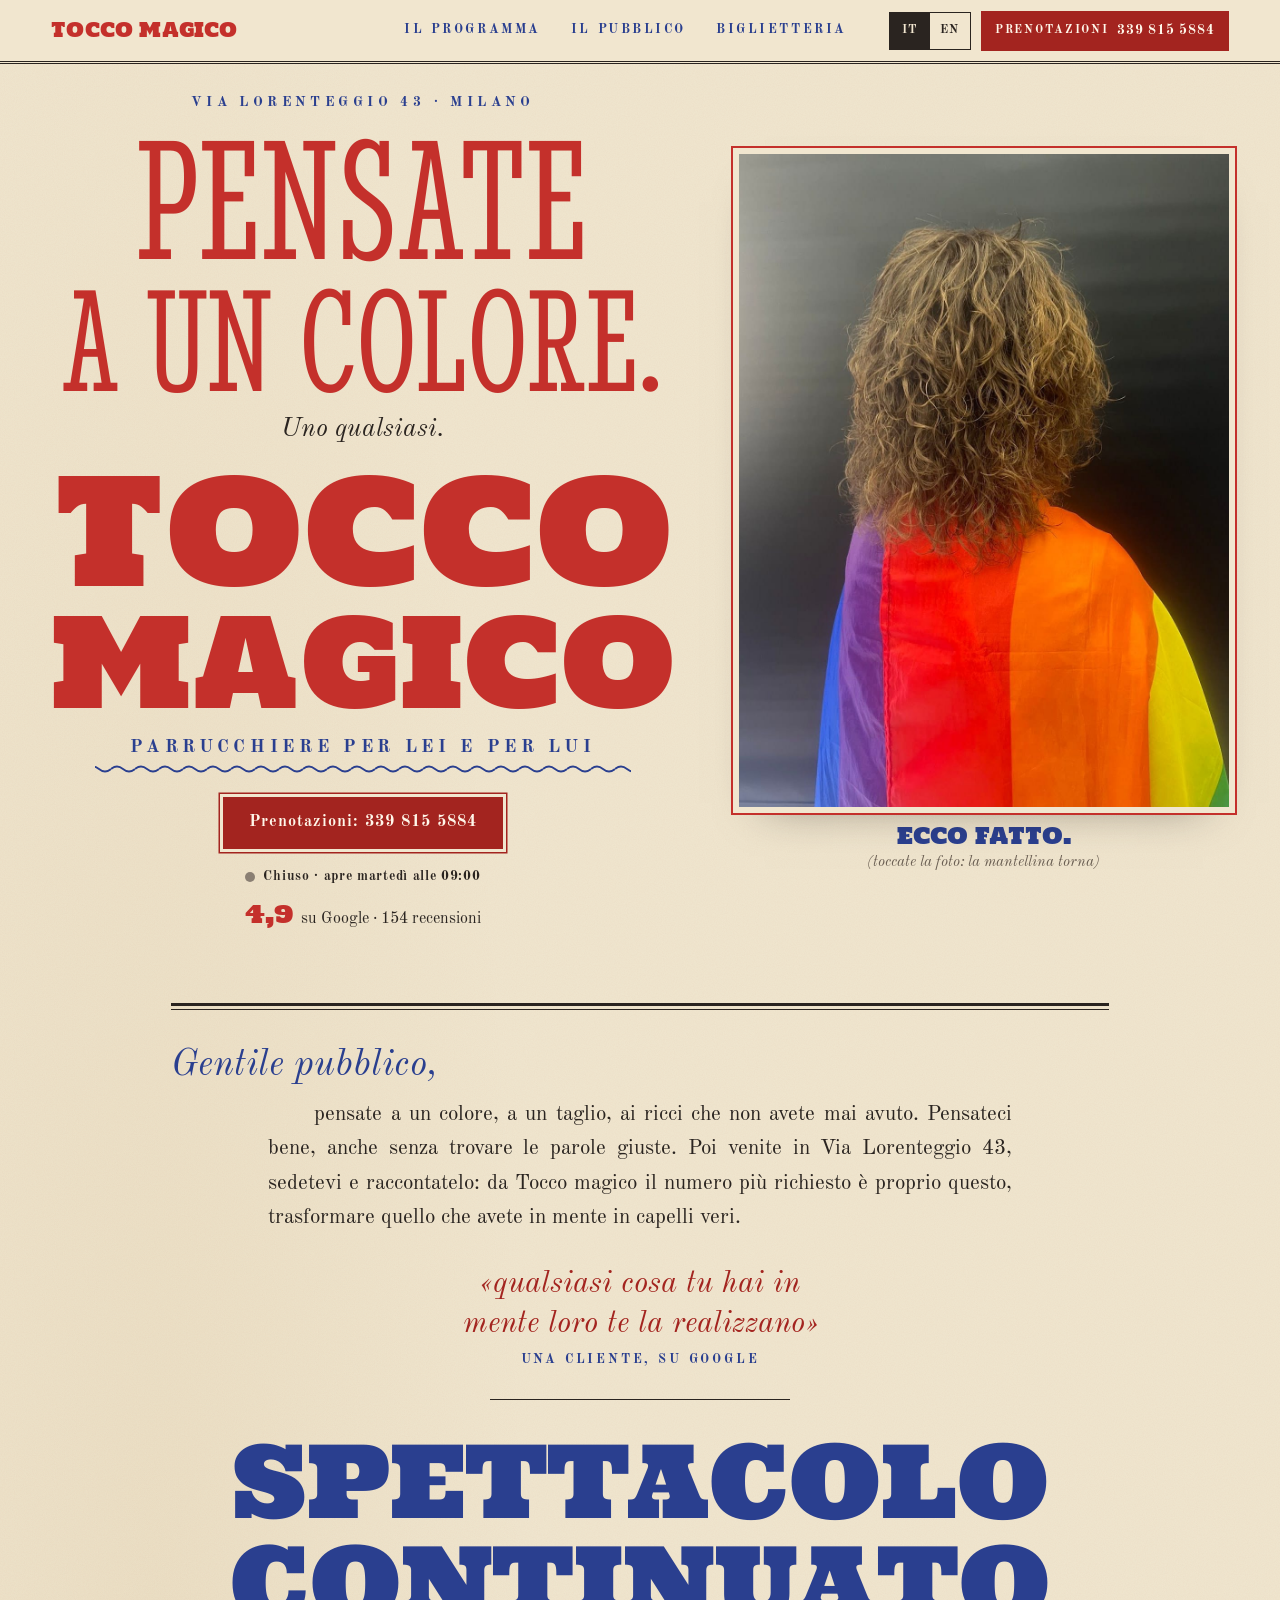
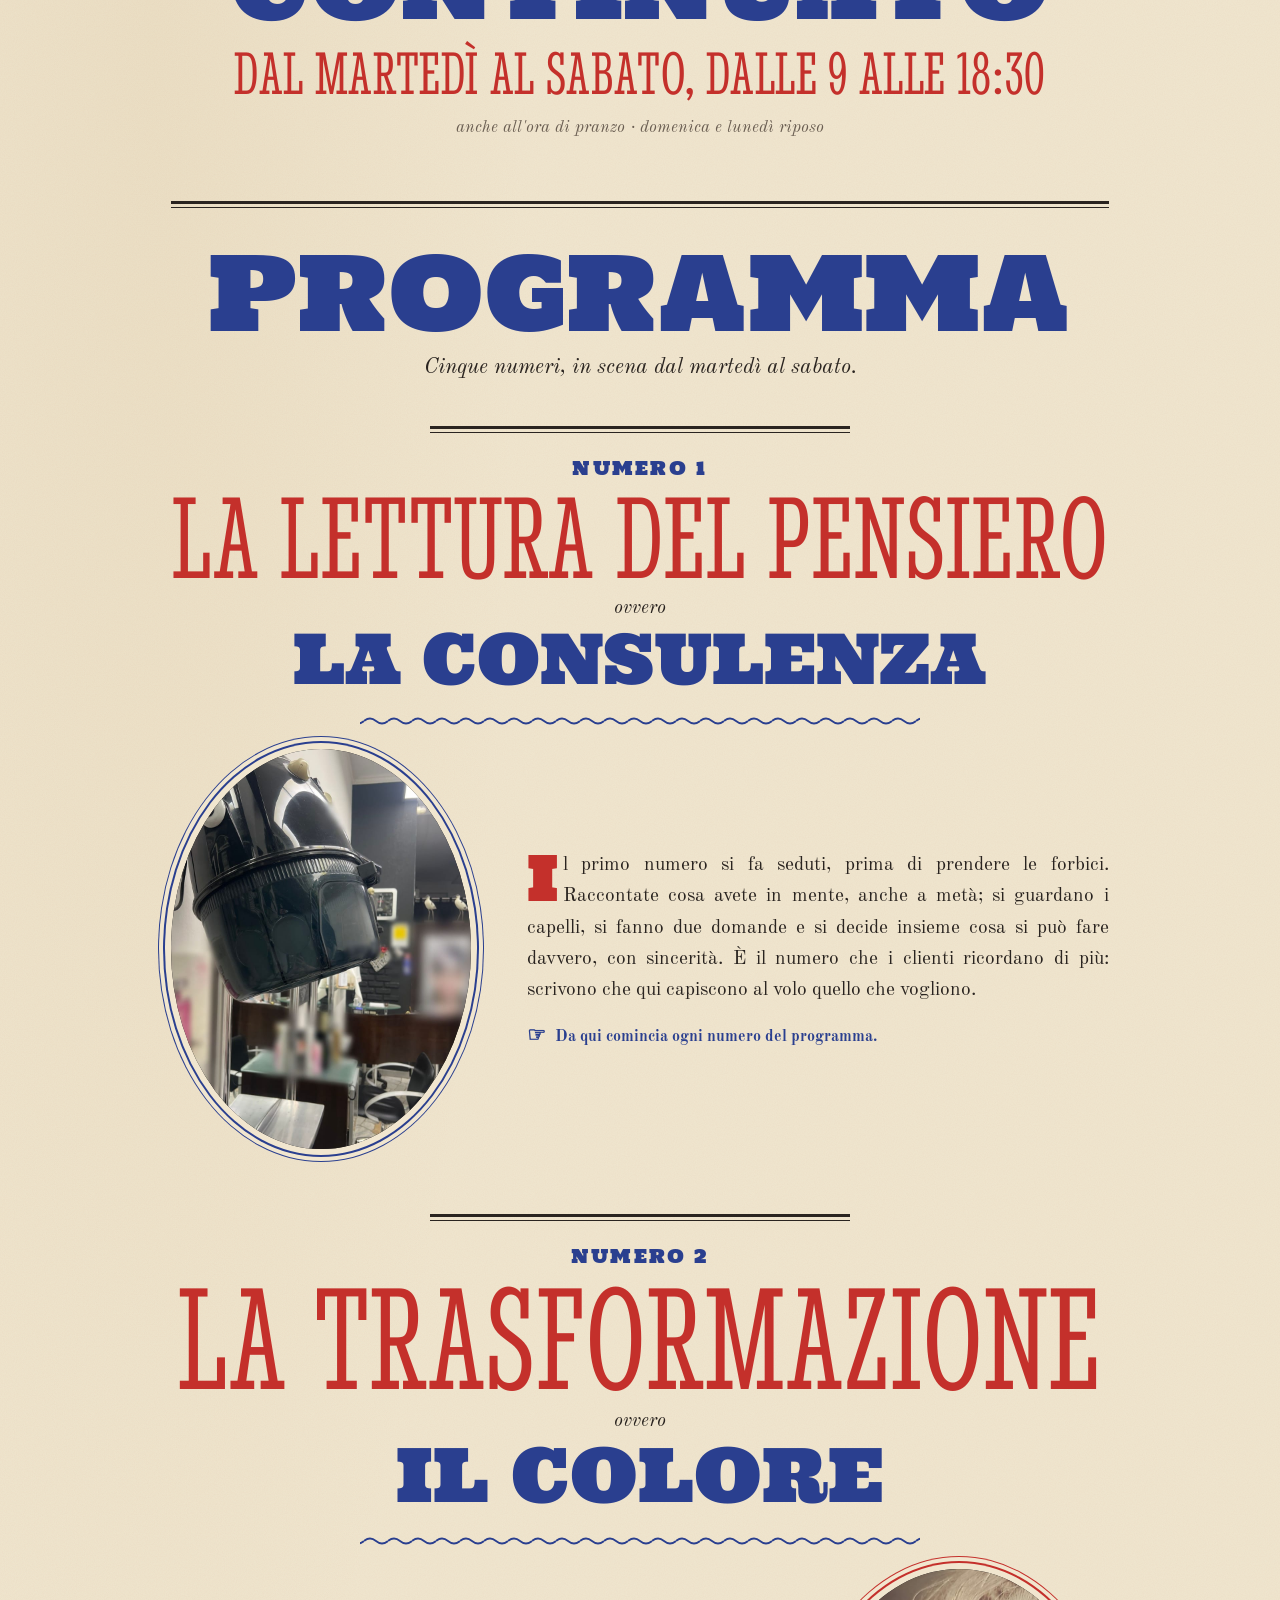
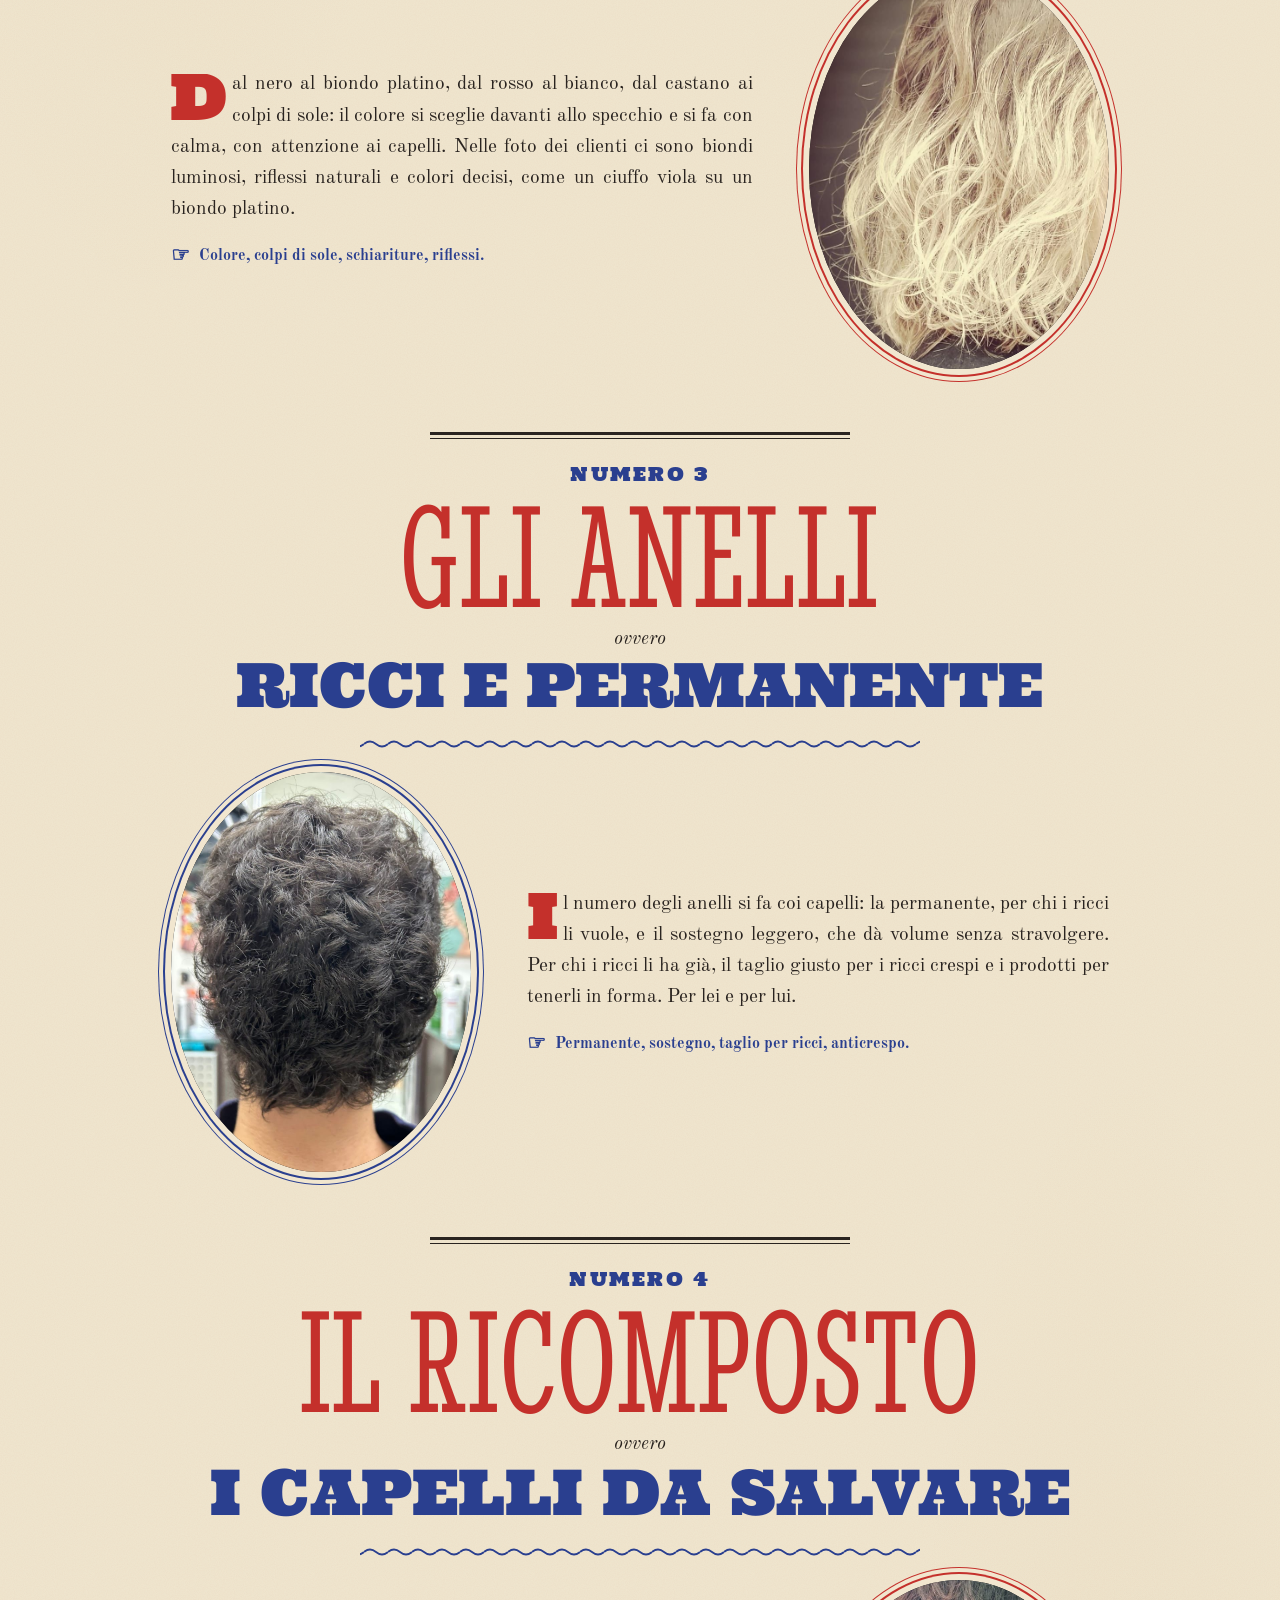
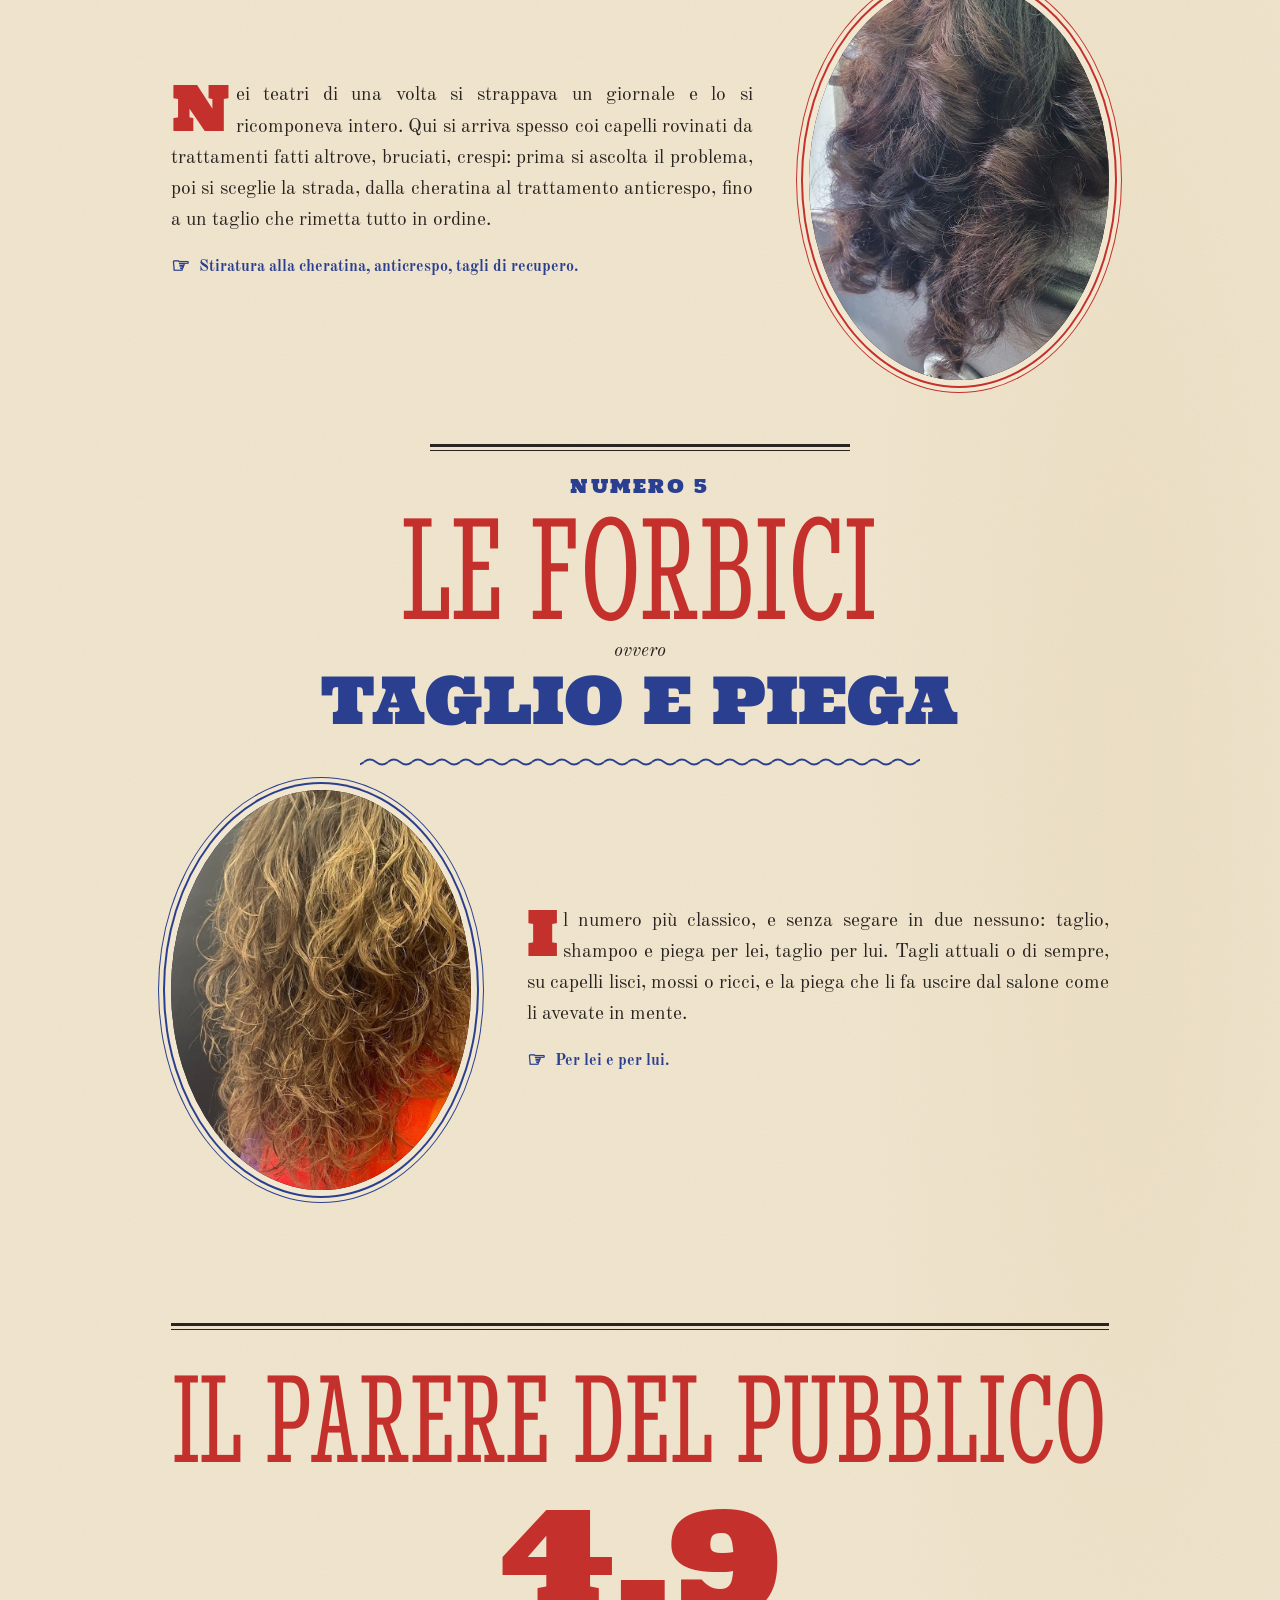
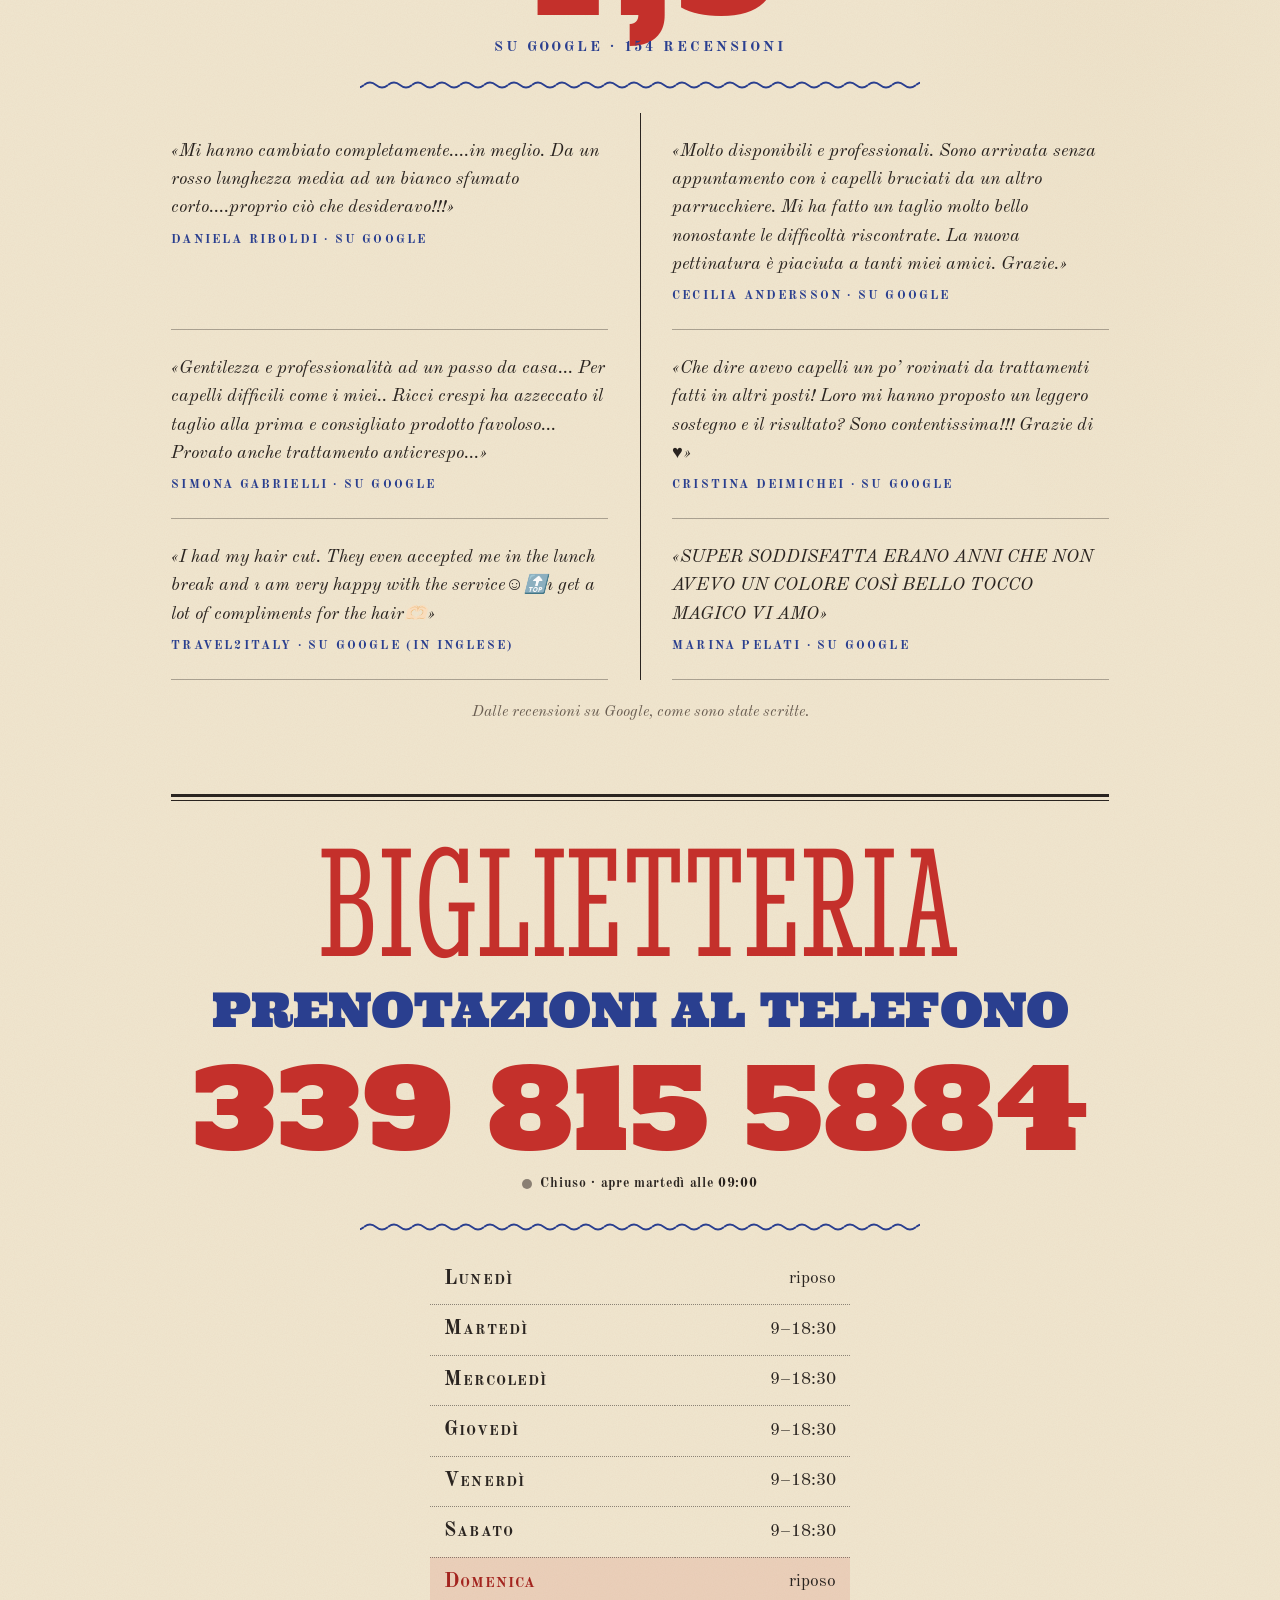
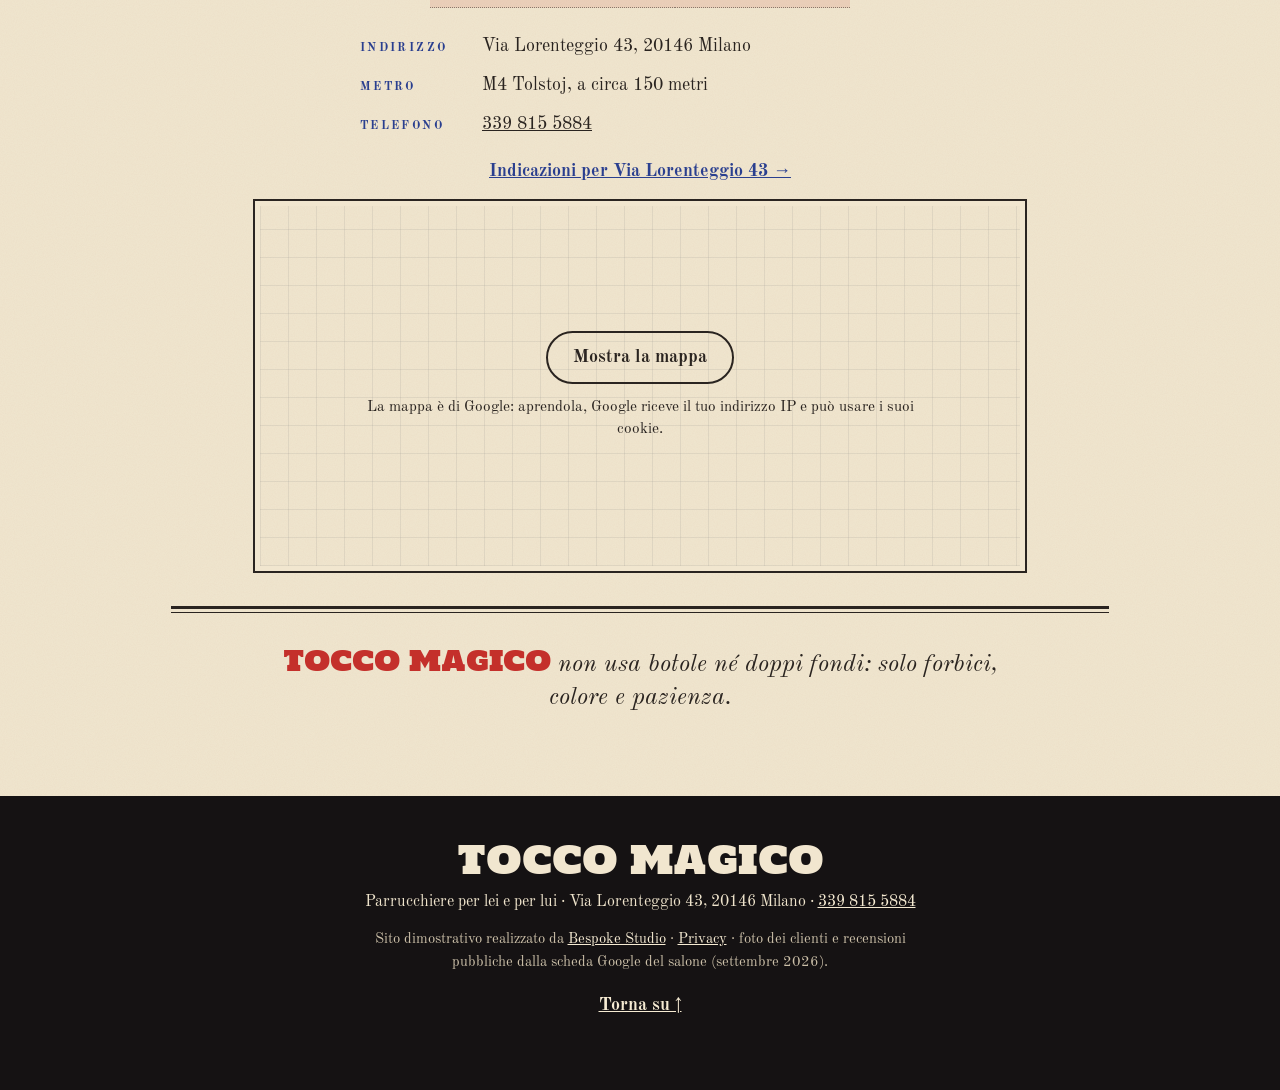
==== commit 05523619: "Privacy e pulizia: caratteri sul sito, mappa al clic, informativa, noindex - caratteri copiati nel s" ====
--- a/index.html
+++ b/index.html
@@ -3,6 +3,7 @@
 <head>
 <meta charset="utf-8">
 <meta name="viewport" content="width=device-width, initial-scale=1">
+<meta name="robots" content="noindex">
 <script>(function(d){d.classList.remove('no-js');if(!matchMedia('(prefers-reduced-motion: reduce)').matches){d.classList.add('firma-attesa');setTimeout(function(){if(!window.__mantellaPronta)d.classList.remove('firma-attesa')},2500)}})(document.documentElement)</script>
 <title>Tocco magico — Parrucchiere in Via Lorenteggio 43, Milano · colore, ricci, taglio</title>
 <meta name="description" content="Tocco magico, parrucchiere per lei e per lui in Via Lorenteggio 43 a Milano, vicino alla M4 Tolstoj: consulenza, colore e colpi di sole, ricci e permanente, cheratina, taglio e piega. Dal martedì al sabato, dalle 9 alle 18:30. Prenotazioni: 339 815 5884.">
@@ -18,9 +19,7 @@
 <link rel="icon" href="img/favicon.svg" type="image/svg+xml">
 <link rel="icon" href="img/favicon-32.png" sizes="32x32" type="image/png">
 <link rel="apple-touch-icon" href="img/apple-touch-icon.png">
-<link rel="preconnect" href="https://fonts.googleapis.com">
-<link rel="preconnect" href="https://fonts.gstatic.com" crossorigin>
-<link href="https://fonts.googleapis.com/css2?family=Holtwood+One+SC&amp;family=Old+Standard+TT:ital,wght@0,400;0,700;1,400&amp;family=Stint+Ultra+Condensed&amp;family=Ultra&amp;display=swap" rel="stylesheet">
+<link rel="stylesheet" href="fonts/fonts.css?v=1">
 <link rel="stylesheet" href="css/styles.css?v=1">
 <!-- RIGHE:INIZIO -->
 <style>#r-pensate{font-size:min(38.873cqi,176px)}#r-colore{font-size:min(24.937cqi,150px)}#r-tocco{font-size:min(23.643cqi,190px)}#r-magico{font-size:min(19.677cqi,170px)}#r-spettacolo{font-size:min(12.485cqi,120px)}#r-continuato{font-size:min(12.315cqi,120px)}#r-quando{font-size:min(7.618cqi,96px)}#r-programma{font-size:min(10.903cqi,150px)}#r-n1{font-size:min(12.796cqi,150px)}#r-n1c{font-size:min(7.452cqi,84px)}#r-n2{font-size:min(16.249cqi,150px)}#r-n2c{font-size:min(8.025cqi,84px)}#r-n3{font-size:min(19.380cqi,150px)}#r-n3c{font-size:min(6.490cqi,84px)}#r-n4{font-size:min(16.302cqi,150px)}#r-n4c{font-size:min(6.757cqi,84px)}#r-n5{font-size:min(19.541cqi,150px)}#r-n5c{font-size:min(7.050cqi,84px)}#r-pubblico{font-size:min(13.784cqi,150px)}#r-voto{font-size:min(14.908cqi,150px)}#r-biglietteria{font-size:min(20.982cqi,160px)}#r-telefono{font-size:min(5.130cqi,80px)}#r-numero{font-size:min(12.081cqi,120px)}html[lang="en"] #r-pensate{font-size:min(36.050cqi,176px)}html[lang="en"] #r-colore{font-size:min(32.812cqi,150px)}html[lang="en"] #r-tocco{font-size:min(23.643cqi,190px)}html[lang="en"] #r-magico{font-size:min(19.677cqi,170px)}html[lang="en"] #r-spettacolo{font-size:min(12.351cqi,120px)}html[lang="en"] #r-continuato{font-size:min(10.707cqi,120px)}html[lang="en"] #r-quando{font-size:min(8.393cqi,96px)}html[lang="en"] #r-programma{font-size:min(11.110cqi,150px)}html[lang="en"] #r-n1{font-size:min(23.007cqi,150px)}html[lang="en"] #r-n1c{font-size:min(6.003cqi,84px)}html[lang="en"] #r-n2{font-size:min(14.890cqi,150px)}html[lang="en"] #r-n2c{font-size:min(10.307cqi,84px)}html[lang="en"] #r-n3{font-size:min(19.851cqi,150px)}html[lang="en"] #r-n3c{font-size:min(7.449cqi,84px)}html[lang="en"] #r-n4{font-size:min(11.963cqi,150px)}html[lang="en"] #r-n4c{font-size:min(7.116cqi,84px)}html[lang="en"] #r-n5{font-size:min(15.219cqi,150px)}html[lang="en"] #r-n5c{font-size:min(5.540cqi,84px)}html[lang="en"] #r-pubblico{font-size:min(13.488cqi,150px)}html[lang="en"] #r-voto{font-size:min(14.908cqi,150px)}html[lang="en"] #r-biglietteria{font-size:min(25.129cqi,160px)}html[lang="en"] #r-telefono{font-size:min(7.039cqi,80px)}html[lang="en"] #r-numero{font-size:min(12.081cqi,120px)}</style>
@@ -263,7 +262,7 @@
   </dl>
   <p class="biglietteria__strada reveal"><a class="link" href="https://www.google.com/maps/dir/?api=1&amp;destination=Tocco+magico+Via+Lorenteggio+43+Milano" target="_blank" rel="noopener" data-i18n="b.strada">Indicazioni per Via Lorenteggio 43 →</a></p>
   <div class="mappa reveal">
-    <iframe title="Mappa: Tocco magico, Via Lorenteggio 43, Milano" data-i18n-title="b.mappa" src="https://maps.google.com/maps?q=Tocco%20magico%2C%20Via%20Lorenteggio%2043%2C%20Milano&amp;z=16&amp;output=embed" width="600" height="360" loading="lazy" referrerpolicy="no-referrer-when-downgrade" allowfullscreen></iframe>
+    <div class="mappa-clic" data-mappa-clic style="--mappa-h: 360px"><template><iframe title="Mappa: Tocco magico, Via Lorenteggio 43, Milano" data-i18n-title="b.mappa" src="https://maps.google.com/maps?q=Tocco%20magico%2C%20Via%20Lorenteggio%2043%2C%20Milano&amp;z=16&amp;output=embed" width="600" height="360" loading="lazy" referrerpolicy="no-referrer-when-downgrade" allowfullscreen></iframe></template><div class="mappa-clic__velo"><a class="mappa-clic__btn" href="https://www.google.com/maps/dir/?api=1&amp;destination=Tocco+magico+Via+Lorenteggio+43+Milano" target="_blank" rel="noopener">Mostra la mappa</a><p class="mappa-clic__nota">La mappa è di Google: aprendola, Google riceve il tuo indirizzo IP e può usare i suoi cookie.</p></div></div>
   </div>
   <hr class="doppia">
   <p class="promessa"><span class="promessa__nome">Tocco magico</span> <span data-i18n="b.promessa">non usa botole né doppi fondi: solo forbici, colore e pazienza.</span></p>
@@ -274,7 +273,7 @@
 <footer class="coda">
   <p class="coda__nome">Tocco magico</p>
   <p class="coda__riga"><span data-i18n="z.tipo">Parrucchiere per lei e per lui</span> · Via Lorenteggio 43, 20146 Milano · <a href="tel:+393398155884">339 815 5884</a></p>
-  <p class="coda__cred" data-i18n="z.cred">Sito dimostrativo realizzato da <a href="https://bespokestud.io" rel="noopener">Bespoke Studio</a> · foto dei clienti e recensioni pubbliche dalla scheda Google del salone (settembre 2026).</p>
+  <p class="coda__cred" data-i18n="z.cred">Sito dimostrativo realizzato da <a href="https://bespokestud.io" rel="noopener">Bespoke Studio</a> · <a href="privacy.html">Privacy</a> · foto dei clienti e recensioni pubbliche dalla scheda Google del salone (settembre 2026).</p>
   <p><a class="link link--chiaro" href="#manifesto" data-i18n="z.su">Torna su ↑</a></p>
 </footer>
 
@@ -283,5 +282,6 @@
   <img id="lightboxImg" src="" alt="">
 </div>
 
+<script src="js/mappa-clic.js?v=1" defer></script>
 </body>
 </html>
--- a/fonts/fonts.css
+++ b/fonts/fonts.css
@@ -0,0 +1,190 @@
+/* Caratteri ospitati sul sito: nessuna richiesta a Google Fonts o Fontshare (giro privacy 1/10/2026). Licenze in LICENSE.txt. */
+/* latin-ext */
+@font-face {
+  font-family: 'Holtwood One SC';
+  font-style: normal;
+  font-weight: 400;
+  font-display: swap;
+  src: url(holtwoodonesc-v23-yYLx0hLR0P-3vMFSk1TCq3Txg5BHeLz7HZs.woff2) format('woff2');
+  unicode-range: U+0100-02BA, U+02BD-02C5, U+02C7-02CC, U+02CE-02D7, U+02DD-02FF, U+0304, U+0308, U+0329, U+1D00-1DBF, U+1E00-1E9F, U+1EF2-1EFF, U+2020, U+20A0-20AB, U+20AD-20C0, U+2113, U+2C60-2C7F, U+A720-A7FF;
+}
+/* latin */
+@font-face {
+  font-family: 'Holtwood One SC';
+  font-style: normal;
+  font-weight: 400;
+  font-display: swap;
+  src: url(holtwoodonesc-v23-yYLx0hLR0P-3vMFSk1TCq3Txg5BHdrz7.woff2) format('woff2');
+  unicode-range: U+0000-00FF, U+0131, U+0152-0153, U+02BB-02BC, U+02C6, U+02DA, U+02DC, U+0304, U+0308, U+0329, U+2000-206F, U+20AC, U+2122, U+2191, U+2193, U+2212, U+2215, U+FEFF, U+FFFD;
+}
+/* cyrillic-ext */
+@font-face {
+  font-family: 'Old Standard TT';
+  font-style: italic;
+  font-weight: 400;
+  font-display: swap;
+  src: url(oldstandardtt-v22-MwQsbh3o1vLImiwAVvYawgcf2eVer2q3bHNiZg.woff2) format('woff2');
+  unicode-range: U+0460-052F, U+1C80-1C8A, U+20B4, U+2DE0-2DFF, U+A640-A69F, U+FE2E-FE2F;
+}
+/* cyrillic */
+@font-face {
+  font-family: 'Old Standard TT';
+  font-style: italic;
+  font-weight: 400;
+  font-display: swap;
+  src: url(oldstandardtt-v22-MwQsbh3o1vLImiwAVvYawgcf2eVer2q-bHNiZg.woff2) format('woff2');
+  unicode-range: U+0301, U+0400-045F, U+0490-0491, U+04B0-04B1, U+2116;
+}
+/* vietnamese */
+@font-face {
+  font-family: 'Old Standard TT';
+  font-style: italic;
+  font-weight: 400;
+  font-display: swap;
+  src: url(oldstandardtt-v22-MwQsbh3o1vLImiwAVvYawgcf2eVer2q1bHNiZg.woff2) format('woff2');
+  unicode-range: U+0102-0103, U+0110-0111, U+0128-0129, U+0168-0169, U+01A0-01A1, U+01AF-01B0, U+0300-0301, U+0303-0304, U+0308-0309, U+0323, U+0329, U+1EA0-1EF9, U+20AB;
+}
+/* latin-ext */
+@font-face {
+  font-family: 'Old Standard TT';
+  font-style: italic;
+  font-weight: 400;
+  font-display: swap;
+  src: url(oldstandardtt-v22-MwQsbh3o1vLImiwAVvYawgcf2eVer2q0bHNiZg.woff2) format('woff2');
+  unicode-range: U+0100-02BA, U+02BD-02C5, U+02C7-02CC, U+02CE-02D7, U+02DD-02FF, U+0304, U+0308, U+0329, U+1D00-1DBF, U+1E00-1E9F, U+1EF2-1EFF, U+2020, U+20A0-20AB, U+20AD-20C0, U+2113, U+2C60-2C7F, U+A720-A7FF;
+}
+/* latin */
+@font-face {
+  font-family: 'Old Standard TT';
+  font-style: italic;
+  font-weight: 400;
+  font-display: swap;
+  src: url(oldstandardtt-v22-MwQsbh3o1vLImiwAVvYawgcf2eVer2q6bHM.woff2) format('woff2');
+  unicode-range: U+0000-00FF, U+0131, U+0152-0153, U+02BB-02BC, U+02C6, U+02DA, U+02DC, U+0304, U+0308, U+0329, U+2000-206F, U+20AC, U+2122, U+2191, U+2193, U+2212, U+2215, U+FEFF, U+FFFD;
+}
+/* cyrillic-ext */
+@font-face {
+  font-family: 'Old Standard TT';
+  font-style: normal;
+  font-weight: 400;
+  font-display: swap;
+  src: url(oldstandardtt-v22-MwQubh3o1vLImiwAVvYawgcf2eVep1q4dHc.woff2) format('woff2');
+  unicode-range: U+0460-052F, U+1C80-1C8A, U+20B4, U+2DE0-2DFF, U+A640-A69F, U+FE2E-FE2F;
+}
+/* cyrillic */
+@font-face {
+  font-family: 'Old Standard TT';
+  font-style: normal;
+  font-weight: 400;
+  font-display: swap;
+  src: url(oldstandardtt-v22-MwQubh3o1vLImiwAVvYawgcf2eVerlq4dHc.woff2) format('woff2');
+  unicode-range: U+0301, U+0400-045F, U+0490-0491, U+04B0-04B1, U+2116;
+}
+/* vietnamese */
+@font-face {
+  font-family: 'Old Standard TT';
+  font-style: normal;
+  font-weight: 400;
+  font-display: swap;
+  src: url(oldstandardtt-v22-MwQubh3o1vLImiwAVvYawgcf2eVepVq4dHc.woff2) format('woff2');
+  unicode-range: U+0102-0103, U+0110-0111, U+0128-0129, U+0168-0169, U+01A0-01A1, U+01AF-01B0, U+0300-0301, U+0303-0304, U+0308-0309, U+0323, U+0329, U+1EA0-1EF9, U+20AB;
+}
+/* latin-ext */
+@font-face {
+  font-family: 'Old Standard TT';
+  font-style: normal;
+  font-weight: 400;
+  font-display: swap;
+  src: url(oldstandardtt-v22-MwQubh3o1vLImiwAVvYawgcf2eVepFq4dHc.woff2) format('woff2');
+  unicode-range: U+0100-02BA, U+02BD-02C5, U+02C7-02CC, U+02CE-02D7, U+02DD-02FF, U+0304, U+0308, U+0329, U+1D00-1DBF, U+1E00-1E9F, U+1EF2-1EFF, U+2020, U+20A0-20AB, U+20AD-20C0, U+2113, U+2C60-2C7F, U+A720-A7FF;
+}
+/* latin */
+@font-face {
+  font-family: 'Old Standard TT';
+  font-style: normal;
+  font-weight: 400;
+  font-display: swap;
+  src: url(oldstandardtt-v22-MwQubh3o1vLImiwAVvYawgcf2eVeqlq4.woff2) format('woff2');
+  unicode-range: U+0000-00FF, U+0131, U+0152-0153, U+02BB-02BC, U+02C6, U+02DA, U+02DC, U+0304, U+0308, U+0329, U+2000-206F, U+20AC, U+2122, U+2191, U+2193, U+2212, U+2215, U+FEFF, U+FFFD;
+}
+/* cyrillic-ext */
+@font-face {
+  font-family: 'Old Standard TT';
+  font-style: normal;
+  font-weight: 700;
+  font-display: swap;
+  src: url(oldstandardtt-v22-MwQrbh3o1vLImiwAVvYawgcf2eVWEX-tRlZfX80.woff2) format('woff2');
+  unicode-range: U+0460-052F, U+1C80-1C8A, U+20B4, U+2DE0-2DFF, U+A640-A69F, U+FE2E-FE2F;
+}
+/* cyrillic */
+@font-face {
+  font-family: 'Old Standard TT';
+  font-style: normal;
+  font-weight: 700;
+  font-display: swap;
+  src: url(oldstandardtt-v22-MwQrbh3o1vLImiwAVvYawgcf2eVWEX-tT1ZfX80.woff2) format('woff2');
+  unicode-range: U+0301, U+0400-045F, U+0490-0491, U+04B0-04B1, U+2116;
+}
+/* vietnamese */
+@font-face {
+  font-family: 'Old Standard TT';
+  font-style: normal;
+  font-weight: 700;
+  font-display: swap;
+  src: url(oldstandardtt-v22-MwQrbh3o1vLImiwAVvYawgcf2eVWEX-tRFZfX80.woff2) format('woff2');
+  unicode-range: U+0102-0103, U+0110-0111, U+0128-0129, U+0168-0169, U+01A0-01A1, U+01AF-01B0, U+0300-0301, U+0303-0304, U+0308-0309, U+0323, U+0329, U+1EA0-1EF9, U+20AB;
+}
+/* latin-ext */
+@font-face {
+  font-family: 'Old Standard TT';
+  font-style: normal;
+  font-weight: 700;
+  font-display: swap;
+  src: url(oldstandardtt-v22-MwQrbh3o1vLImiwAVvYawgcf2eVWEX-tRVZfX80.woff2) format('woff2');
+  unicode-range: U+0100-02BA, U+02BD-02C5, U+02C7-02CC, U+02CE-02D7, U+02DD-02FF, U+0304, U+0308, U+0329, U+1D00-1DBF, U+1E00-1E9F, U+1EF2-1EFF, U+2020, U+20A0-20AB, U+20AD-20C0, U+2113, U+2C60-2C7F, U+A720-A7FF;
+}
+/* latin */
+@font-face {
+  font-family: 'Old Standard TT';
+  font-style: normal;
+  font-weight: 700;
+  font-display: swap;
+  src: url(oldstandardtt-v22-MwQrbh3o1vLImiwAVvYawgcf2eVWEX-tS1Zf.woff2) format('woff2');
+  unicode-range: U+0000-00FF, U+0131, U+0152-0153, U+02BB-02BC, U+02C6, U+02DA, U+02DC, U+0304, U+0308, U+0329, U+2000-206F, U+20AC, U+2122, U+2191, U+2193, U+2212, U+2215, U+FEFF, U+FFFD;
+}
+/* latin-ext */
+@font-face {
+  font-family: 'Stint Ultra Condensed';
+  font-style: normal;
+  font-weight: 400;
+  font-display: swap;
+  src: url(stintultracondensed-v25--W_gXIrsVjjeyEnPC45qD2NoFPtBE0xCh2AOox8P6cM.woff2) format('woff2');
+  unicode-range: U+0100-02BA, U+02BD-02C5, U+02C7-02CC, U+02CE-02D7, U+02DD-02FF, U+0304, U+0308, U+0329, U+1D00-1DBF, U+1E00-1E9F, U+1EF2-1EFF, U+2020, U+20A0-20AB, U+20AD-20C0, U+2113, U+2C60-2C7F, U+A720-A7FF;
+}
+/* latin */
+@font-face {
+  font-family: 'Stint Ultra Condensed';
+  font-style: normal;
+  font-weight: 400;
+  font-display: swap;
+  src: url(stintultracondensed-v25--W_gXIrsVjjeyEnPC45qD2NoFPtBE0xCh2AOrR8P.woff2) format('woff2');
+  unicode-range: U+0000-00FF, U+0131, U+0152-0153, U+02BB-02BC, U+02C6, U+02DA, U+02DC, U+0304, U+0308, U+0329, U+2000-206F, U+20AC, U+2122, U+2191, U+2193, U+2212, U+2215, U+FEFF, U+FFFD;
+}
+/* latin-ext */
+@font-face {
+  font-family: 'Ultra';
+  font-style: normal;
+  font-weight: 400;
+  font-display: swap;
+  src: url(ultra-v25-zOLy4prXmrtY-uTzwrKz6A.woff2) format('woff2');
+  unicode-range: U+0100-02BA, U+02BD-02C5, U+02C7-02CC, U+02CE-02D7, U+02DD-02FF, U+0304, U+0308, U+0329, U+1D00-1DBF, U+1E00-1E9F, U+1EF2-1EFF, U+2020, U+20A0-20AB, U+20AD-20C0, U+2113, U+2C60-2C7F, U+A720-A7FF;
+}
+/* latin */
+@font-face {
+  font-family: 'Ultra';
+  font-style: normal;
+  font-weight: 400;
+  font-display: swap;
+  src: url(ultra-v25-zOLy4prXmrtY-uT9wrI.woff2) format('woff2');
+  unicode-range: U+0000-00FF, U+0131, U+0152-0153, U+02BB-02BC, U+02C6, U+02DA, U+02DC, U+0304, U+0308, U+0329, U+2000-206F, U+20AC, U+2122, U+2191, U+2193, U+2212, U+2215, U+FEFF, U+FFFD;
+}
--- a/css/styles.css
+++ b/css/styles.css
@@ -271,3 +271,12 @@
 .js .reveal.in-view { opacity: 1; }
 html:not(.js) .reveal { opacity: 1; }
 .reduced-motion .reveal { opacity: 1 !important; }
+
+/*MAPPACLIC*/
+/* la mappa Google si carica solo al clic (giro privacy 1/10/2026) */
+.mappa-clic { display: flex; align-items: center; justify-content: center; width: 100%; height: 100%; min-height: var(--mappa-h, 320px); box-sizing: border-box; padding: 24px; text-align: center; background: repeating-linear-gradient(0deg, rgba(127, 127, 127, 0.14) 0 1px, transparent 1px 28px), repeating-linear-gradient(90deg, rgba(127, 127, 127, 0.14) 0 1px, transparent 1px 28px); }
+.mappa-clic__velo { display: flex; flex-direction: column; align-items: center; gap: 12px; max-width: 32em; }
+.mappa-clic__btn { display: inline-block; padding: 0.75em 1.4em; border: 2px solid currentColor; border-radius: 999px; color: inherit; font: inherit; font-weight: 600; line-height: 1.2; text-decoration: none; background: transparent; cursor: pointer; }
+.mappa-clic__btn:hover, .mappa-clic__btn:focus-visible { text-decoration: underline; }
+.mappa-clic__nota { margin: 0; font-size: 0.85em; line-height: 1.45; }
+/*/MAPPACLIC*/
